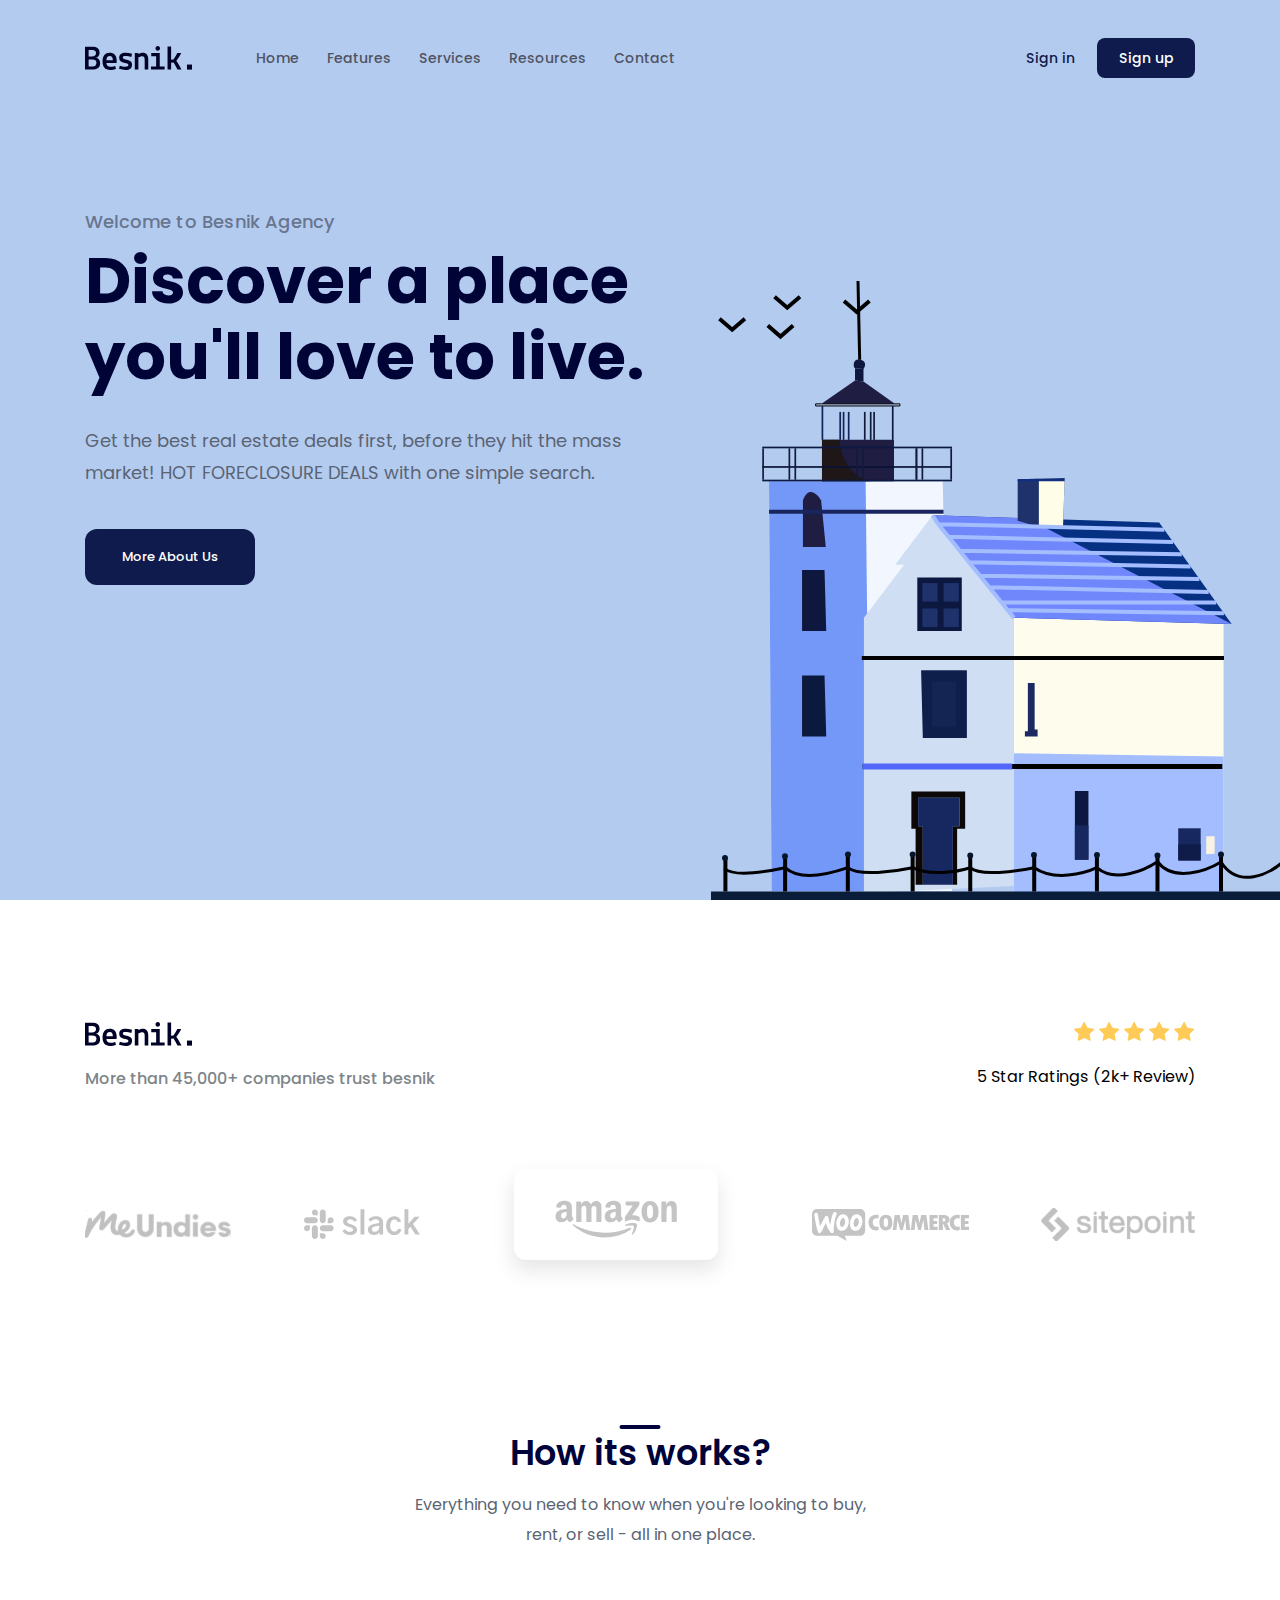
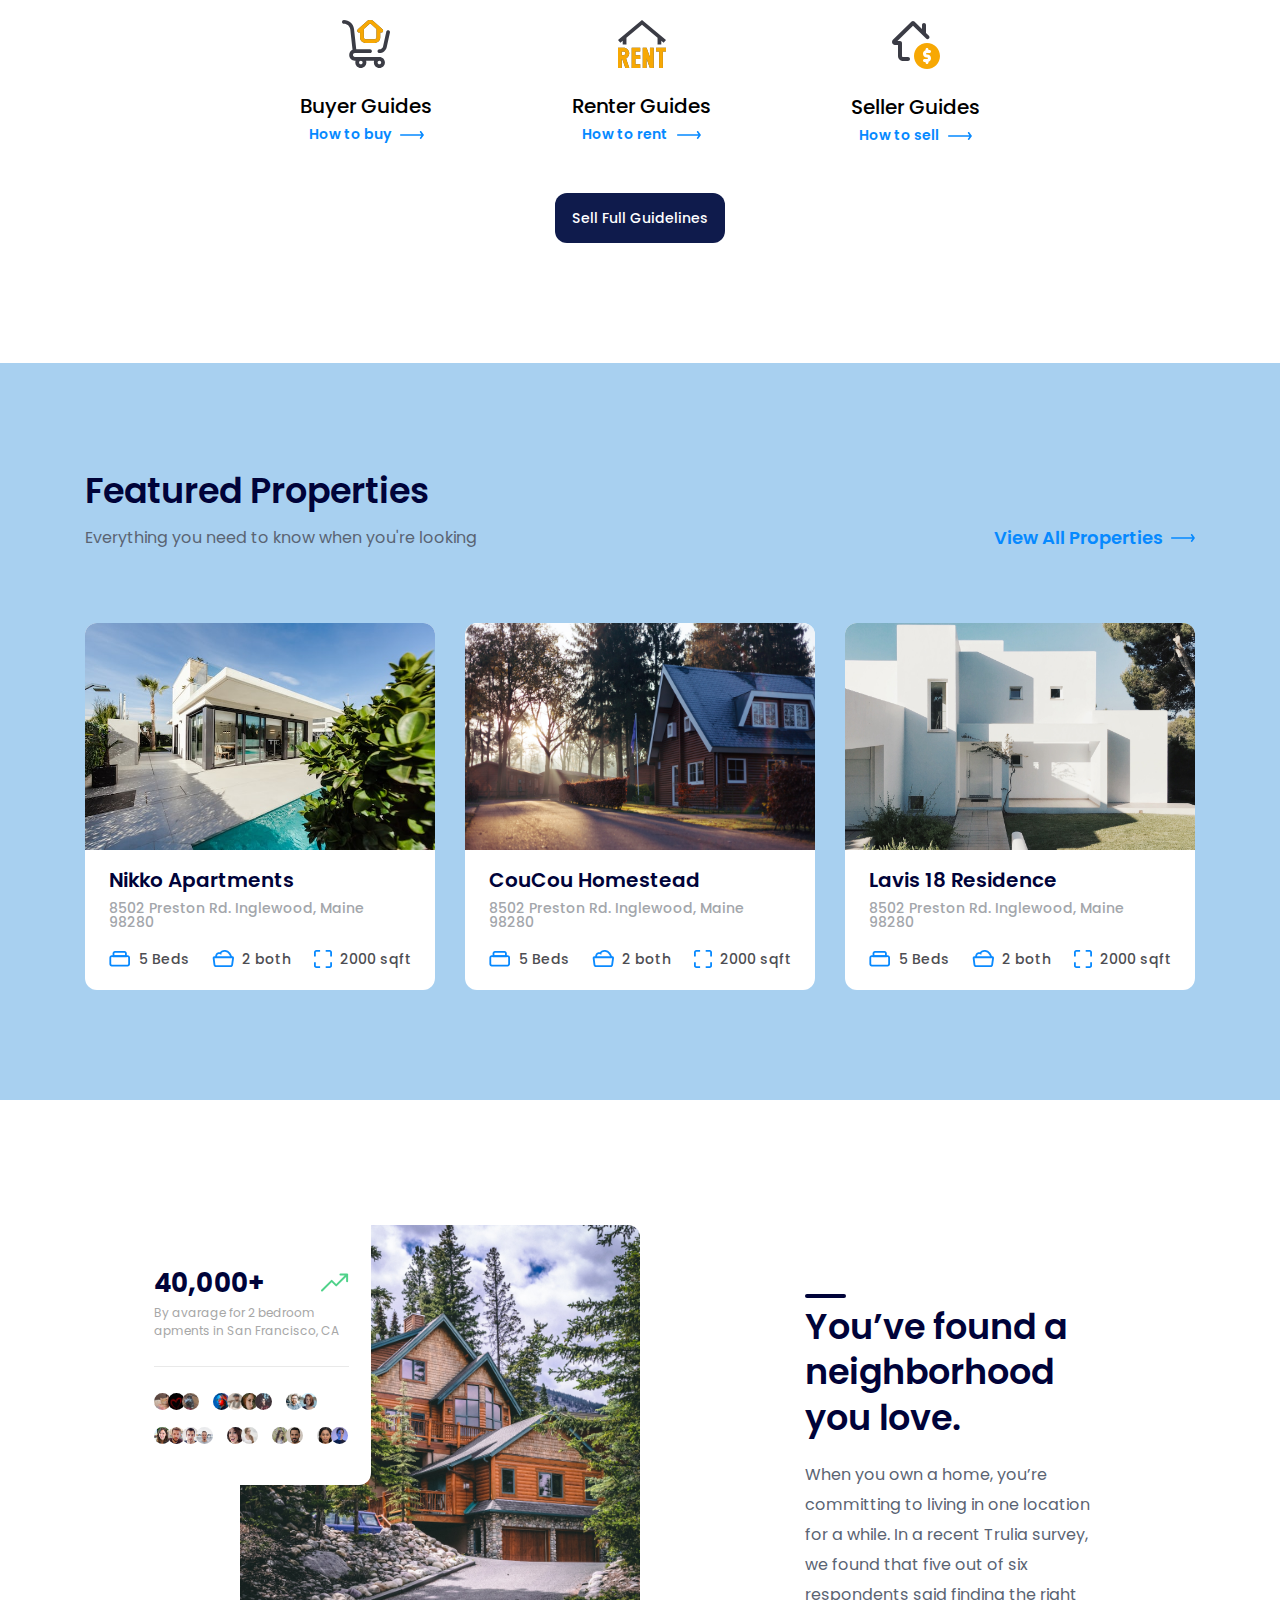
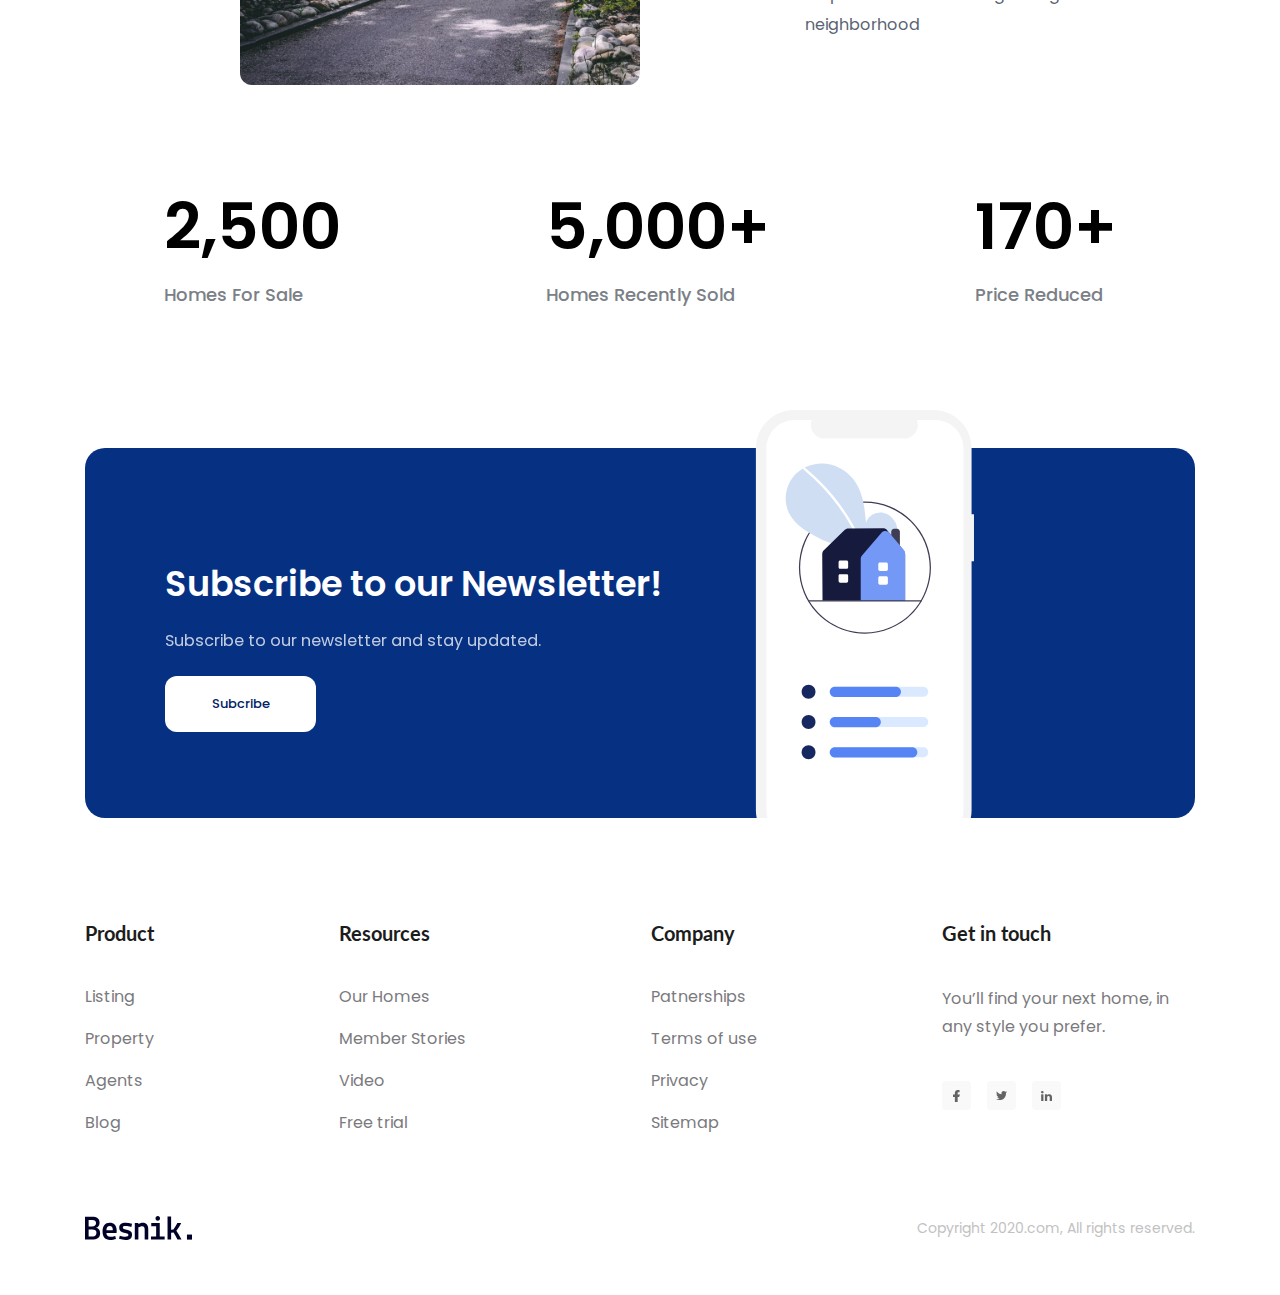
==== index.html @ c4985c43 "first commit" ====
<!DOCTYPE html>
<html lang="en">
    <head>
        <meta charset="UTF-8" />
        <meta http-equiv="X-UA-Compatible" content="IE=edge" />
        <meta name="viewport" content="width=device-width, initial-scale=1.0" />
        <link rel="stylesheet" href="style.css" />
        <title>Minh Project 1</title>
        <!-- Reset CSS -->
        <link rel="stylesheet" href="./assets/css/reset.css" />
        <!-- Import Fonts -->
        <link rel="stylesheet" href="./assets/fonts/stylesheet.css" />
        <link rel="preconnect" href="https://fonts.googleapis.com" />
        <link rel="preconnect" href="https://fonts.gstatic.com" crossorigin />
        <link
            href="https://fonts.googleapis.com/css2?family=Lato:wght@700&display=swap"
            rel="stylesheet"
        />
        <!-- Style -->
        <link rel="stylesheet" href="./assets/css/style.css" />
    </head>
    <body>
        <main>
            <!-- ==============HEADER============== -->
            <header class="header">
                <div class="content">
                    <nav class="navbar">
                        <!-- Logo -->
                        <img src="./assets/img/Logo.svg" alt="Besnick." />

                        <!-- Navigation -->
                        <ul>
                            <li><a href="#!">Home</a></li>
                            <li><a href="#!">Features</a></li>
                            <li><a href="#!">Services</a></li>
                            <li><a href="#!">Resources</a></li>
                            <li><a href="#!">Contact</a></li>
                        </ul>
                        <!-- Action -->
                        <div class="actions">
                            <a href="#!" class="action-link">Sign in</a>
                            <a href="#!" class="btn action-btn">Sign up</a>
                        </div>
                    </nav>

                    <div class="hero">
                        <div class="info">
                            <p class="sub-title">Welcome to Besnik Agency</p>
                            <h1 class="title">
                                Discover a place you'll love to live.
                            </h1>
                            <p class="desc">
                                Get the best real estate deals first, before
                                they hit the mass market! HOT FORECLOSURE DEALS
                                with one simple search.
                            </p>
                            <!-- Call to action = cta -->
                            <a href="" class="btn hero-cta">More About Us</a>
                        </div>

                        <img
                            src="./assets/img/hero-img.svg"
                            alt="Discover a place you'll love to live."
                            class="hero-img"
                        />
                    </div>
                </div>
            </header>
            <!-- =============Clients============== -->
            <div class="clients">
                <div class="content">
                    <div class="row">
                        <!-- Logo -->
                        <img src="./assets/img/Logo.svg" alt="Besnick" />

                        <!-- Starts -->
                        <div class="stars">
                            <img src="./assets/img/star.svg" alt="star" />
                            <img src="./assets/img/star.svg" alt="star" />
                            <img src="./assets/img/star.svg" alt="star" />
                            <img src="./assets/img/star.svg" alt="star" />
                            <img src="./assets/img/star.svg" alt="star" />
                        </div>
                    </div>
                    <div class="row row-desc">
                        <p class="desc">
                            More than 45,000+ companies trust besnik
                        </p>
                        <p calss="desc">5 Star Ratings (2k+ Review)</p>
                    </div>

                    <!-- images -->
                    <div class="images">
                        <img
                            src="./assets/img/logo-meUndies.svg"
                            alt="logo-meUndies"
                        />
                        <img
                            src="./assets/img/logo-slack.svg"
                            alt="logo-slack"
                        />
                        <img
                            src="./assets/img/logo-amazon.svg"
                            alt="logo-amazon"
                        />
                        <img
                            src="./assets/img/logo-wooCommerce.svg"
                            alt="logo-wooCommerce"
                        />
                        <img
                            src="./assets/img/logo-sitePoint.svg"
                            alt="logo-sitePoint"
                        />
                    </div>
                </div>
            </div>
            <!-- =============Guides============== -->
            <div class="guides">
                <div class="content">
                    <h2 class="sub-title">How its works?</h2>
                    <p class="desc">
                        Everything you need to know when you're looking to buy,
                        rent, or sell - all in one place.
                    </p>
                </div>
                <!-- List Guides -->
                <ul class="list-guide">
                    <li class="guide-items">
                        <img
                            src="./assets/img/icon-buyer.svg"
                            alt="icon-buyer"
                            class="icon"
                        />
                        <h3 class="title">Buyer Guides</h3>
                        <a href="#!" class="link">
                            <span>How to buy</span>
                            <img
                                src="./assets/img/arrow-right.svg"
                                alt="arrow-right"
                                class="arrow"
                            />
                        </a>
                    </li>
                    <li class="guide-items">
                        <img
                            src="./assets/img/icon-rent.svg"
                            alt="icon-rent"
                            class="icon"
                        />
                        <h3 class="title">Renter Guides</h3>
                        <a href="#!" class="link">
                            <span>How to rent</span>
                            <img
                                src="./assets/img/arrow-right.svg"
                                alt="arrow-right"
                                class="arrow"
                            />
                        </a>
                    </li>
                    <li class="guide-items">
                        <img
                            src="./assets/img/icon-seller.svg"
                            alt="icon-seller"
                            class="icon"
                        />
                        <h3 class="title">Seller Guides</h3>
                        <a href="#!" class="link">
                            <span>How to sell</span>
                            <img
                                src="./assets/img/arrow-right.svg"
                                alt="arrow-right"
                                class="arrow"
                            />
                        </a>
                    </li>
                </ul>
                <!-- Button in guides -->
                <div class="guides-cta">
                    <a href="#!" class="btn">Sell Full Guidelines</a>
                </div>
            </div>
            <!-- =============Featured============== -->
            <div class="featured">
                <div class="content">
                    <header class="header-featured">
                        <h2 class="sub-title">Featured Properties</h2>
                        <div class="row">
                            <p class="desc">
                                Everything you need to know when you're looking
                            </p>
                            <a href="#!" class="link">
                                <span>View All Properties</span>
                                <img
                                    src="./assets/img/arrow-right.svg"
                                    alt="arrow-right"
                                    class="arrow"
                                />
                            </a>
                        </div>
                    </header>
                    <!-- List-items -->
                    <div class="list">
                        <!-- Items 1 -->
                        <div class="item">
                            <img
                                src="./assets/img/featured-1.jpeg"
                                alt="Nikko Apartments"
                                class="thumb"
                            />
                            <div class="body">
                                <h2 class="title">Nikko Apartments</h2>
                                <p class="desc">
                                    8502 Preston Rd. Inglewood, Maine 98280
                                </p>
                                <div class="info">
                                    <img
                                        src="./assets/img/icon-beds.svg"
                                        alt="icon-beds"
                                        class="icon"
                                    />
                                    <span class="lable">5 Beds</span>
                                    <img
                                        src="./assets/img/icon-both.svg"
                                        alt="icon-both"
                                        class="icon"
                                    />
                                    <span class="lable">2 both</span>
                                    <img
                                        src="./assets/img/icon-sqft.svg"
                                        alt="icon-sqft"
                                        class="icon"
                                    />
                                    <span class="lable">2000 sqft</span>
                                </div>
                            </div>
                        </div>
                        <!-- Items 2 -->
                        <div class="item">
                            <img
                                src="./assets/img/featured-2.jpeg"
                                alt="CouCou Homestead"
                                class="thumb"
                            />
                            <div class="body">
                                <h2 class="title">CouCou Homestead</h2>
                                <p class="desc">
                                    8502 Preston Rd. Inglewood, Maine 98280
                                </p>
                                <div class="info">
                                    <img
                                        src="./assets/img/icon-beds.svg"
                                        alt="icon-beds"
                                        class="icon"
                                    />
                                    <span class="lable">5 Beds</span>
                                    <img
                                        src="./assets/img/icon-both.svg"
                                        alt="icon-both"
                                        class="icon"
                                    />
                                    <span class="lable">2 both</span>
                                    <img
                                        src="./assets/img/icon-sqft.svg"
                                        alt="icon-sqft"
                                        class="icon"
                                    />
                                    <span class="lable">2000 sqft</span>
                                </div>
                            </div>
                        </div>
                        <!-- Items 3 -->
                        <div class="item">
                            <img
                                src="./assets/img/featured-3.jpeg"
                                alt="Lavis 18 Residence"
                                class="thumb"
                            />
                            <div class="body">
                                <h2 class="title">Lavis 18 Residence</h2>
                                <p class="desc">
                                    8502 Preston Rd. Inglewood, Maine 98280
                                </p>
                                <div class="info">
                                    <img
                                        src="./assets/img/icon-beds.svg"
                                        alt="icon-beds"
                                        class="icon"
                                    />
                                    <span class="lable">5 Beds</span>
                                    <img
                                        src="./assets/img/icon-both.svg"
                                        alt="icon-both"
                                        class="icon"
                                    />
                                    <span class="lable">2 both</span>
                                    <img
                                        src="./assets/img/icon-sqft.svg"
                                        alt="icon-sqft"
                                        class="icon"
                                    />
                                    <span class="lable">2000 sqft</span>
                                </div>
                            </div>
                        </div>
                    </div>
                </div>
            </div>
            <!-- ==============Stats============== -->
            <div class="stats">
                <div class="content">
                    <div class="row">
                        <div class="img-block">
                            <img
                                src="./assets/img/stats-img.jpeg"
                                alt="You’ve found a neighborhood you love."
                                class="images"
                            />
                            <!-- Trend -->
                            <div class="stats-trend">
                                <div class="row">
                                    <strong class="value">40,000+</strong>
                                    <img
                                        src="./assets/img/arrow-trend-up.svg"
                                        alt=""
                                        class="icon"
                                    />
                                </div>
                                <p class="desc">
                                    By avarage for 2 bedroom apments in San
                                    Francisco, CA
                                </p>
                                <div class="separate"></div>
                                <!-- avatar in trend -->
                                <div class="avatar-block">
                                    <div class="avatar-group">
                                        <img
                                            src="./assets/img/avt-1.jpeg"
                                            alt=""
                                            class="avatar"
                                        />
                                        <img
                                            src="./assets/img/avt-2-4.jpeg"
                                            alt=""
                                            class="avatar"
                                        />
                                        <img
                                            src="./assets/img/avt-3.jpeg"
                                            alt=""
                                            class="avatar"
                                        />
                                    </div>
                                    <div class="avatar-group">
                                        <img
                                            src="./assets/img/avt-4.jpeg"
                                            alt=""
                                            class="avatar"
                                        />
                                        <img
                                            src="./assets/img/avt-5.jpeg"
                                            alt=""
                                            class="avatar"
                                        />
                                        <img
                                            src="./assets/img/avt-6.jpeg"
                                            alt=""
                                            class="avatar"
                                        />
                                        <img
                                            src="./assets/img/avt-7.jpeg"
                                            alt=""
                                            class="avatar"
                                        />
                                    </div>
                                    <div class="avatar-group">
                                        <img
                                            src="./assets/img/avt-8.jpeg"
                                            alt=""
                                            class="avatar"
                                        />
                                        <img
                                            src="./assets/img/avt-9.jpeg"
                                            alt=""
                                            class="avatar"
                                        />
                                    </div>
                                    <div class="avatar-group">
                                        <img
                                            src="./assets/img/avt-10.jpeg"
                                            alt=""
                                            class="avatar"
                                        />
                                        <img
                                            src="./assets/img/avt-11.jpeg"
                                            alt=""
                                            class="avatar"
                                        />
                                        <img
                                            src="./assets/img/avt-12.jpeg"
                                            alt=""
                                            class="avatar"
                                        />
                                        <img
                                            src="./assets/img/avt-13.jpeg"
                                            alt=""
                                            class="avatar"
                                        />
                                    </div>
                                    <div class="avatar-group">
                                        <img
                                            src="./assets/img/avt-14.jpeg"
                                            alt=""
                                            class="avatar"
                                        />
                                        <img
                                            src="./assets/img/avt-15.jpeg"
                                            alt=""
                                            class="avatar"
                                        />
                                    </div>
                                    <div class="avatar-group">
                                        <img
                                            src="./assets/img/avt-16.jpeg"
                                            alt=""
                                            class="avatar"
                                        />
                                        <img
                                            src="./assets/img/avt-17.jpeg"
                                            alt=""
                                            class="avatar"
                                        />
                                    </div>
                                    <div class="avatar-group">
                                        <img
                                            src="./assets/img/avt-19.jpeg"
                                            alt=""
                                            class="avatar"
                                        />
                                        <img
                                            src="./assets/img/avt-20.jpeg"
                                            alt=""
                                            class="avatar"
                                        />
                                    </div>
                                </div>
                            </div>
                        </div>
                        <div class="info">
                            <h2 class="sub-title">
                                You’ve found a neighborhood you love.
                            </h2>
                            <p class="desc">
                                When you own a home, you’re committing to living
                                in one location for a while. In a recent Trulia
                                survey, we found that five out of six
                                respondents said finding the right neighborhood
                            </p>
                        </div>
                    </div>
                    <div class="row row-quantity">
                        <div class="quantity-items">
                            <strong class="qty">2,500</strong>
                            <p class="qty-desc">Homes For Sale</p>
                        </div>
                        <div class="quantity-items">
                            <strong class="qty">5,000+</strong>
                            <p class="qty-desc">Homes Recently Sold</p>
                        </div>
                        <div class="quantity-items">
                            <strong class="qty">170+</strong>
                            <p class="qty-desc">Price Reduced</p>
                        </div>
                    </div>
                </div>
            </div>
            <!-- ==============Subcription============== -->
            <div class="subcription">
                <div class="content">
                    <div class="body">
                        <div class="info">
                            <h2 class="sub-title">
                                Subscribe to our Newsletter!
                            </h2>
                            <p class="desc">
                                Subscribe to our newsletter and stay updated.
                            </p>
                            <a href="#!" class="btn">Subcribe</a>
                        </div>
                        <img
                            src="./assets/img/home-illustration.svg"
                            alt="Subscribe to our Newsletter!"
                            class="images"
                        />
                    </div>
                </div>
            </div>
            <!-- ==============Footer============== -->
            <footer class="footer">
                <div class="content">
                    <div class="row row-top">
                        <!-- Product -->
                        <div class="column">
                            <h3 class="heading">Product</h3>
                            <ul class="list">
                                <li class="item">
                                    <a href="">Listing</a>
                                </li>
                                <li class="item">
                                    <a href="">Property</a>
                                </li>
                                <li class="item">
                                    <a href="">Agents</a>
                                </li>
                                <li class="item">
                                    <a href="">Blog</a>
                                </li>
                            </ul>
                        </div>
                        <!-- Resources -->
                        <div class="column">
                            <h3 class="heading">Resources</h3>
                            <ul class="list">
                                <li class="item">
                                    <a href="">Our Homes</a>
                                </li>
                                <li class="item">
                                    <a href="">Member Stories</a>
                                </li>
                                <li class="item">
                                    <a href="">Video</a>
                                </li>
                                <li class="item">
                                    <a href="">Free trial</a>
                                </li>
                            </ul>
                        </div>
                        <!-- Company -->
                        <div class="column">
                            <h3 class="heading">Company</h3>
                            <ul class="list">
                                <li class="item">
                                    <a href="">Patnerships</a>
                                </li>
                                <li class="item">
                                    <a href="">Terms of use</a>
                                </li>
                                <li class="item">
                                    <a href="">Privacy</a>
                                </li>
                                <li class="item">
                                    <a href="">Sitemap</a>
                                </li>
                            </ul>
                        </div>
                        <!-- Get in touch -->
                        <div class="column">
                            <h3 class="heading">Get in touch</h3>
                            <p class="desc">
                                You’ll find your next home, in any style you
                                prefer.
                            </p>
                            <div class="social">
                                <a
                                    href="https://www.facebook.com/Minhcao107"
                                    target="_blank"
                                    class="social-link"
                                >
                                    <img
                                        src="./assets/img/icon-facebook.svg"
                                        alt="icon-facebook"
                                        class="icon"
                                    />
                                </a>
                                <a
                                    href="https://www.facebook.com/Minhcao107"
                                    target="_blank"
                                    class="social-link"
                                >
                                    <img
                                        src="./assets/img/icon-twitter.svg"
                                        alt="icon-twitter"
                                        class="icon"
                                    />
                                </a>
                                <a
                                    href="https://www.facebook.com/Minhcao107"
                                    target="_blank"
                                    class="social-link"
                                >
                                    <img
                                        src="./assets/img/icon-linkedin.svg"
                                        alt="icon-linkedin"
                                        class="icon"
                                    />
                                </a>
                            </div>
                        </div>
                    </div>
                    <div class="row row-bottom">
                        <img
                            src="./assets/img/Logo.svg"
                            alt="Besnik."
                            class="logo"
                        />
                        <p class="desc">
                            Copyright 2020.com, All rights reserved.
                        </p>
                    </div>
                </div>
            </footer>
        </main>
    </body>
</html>
---- assets/fonts/stylesheet.css ----
@font-face {
  font-family: "Poppins";
  src: url("Poppins/Poppins-ExtraBold.woff2") format("woff2"),
    url("Poppins/Poppins-ExtraBold.woff") format("woff");
  font-weight: bold;
  font-style: normal;
  font-display: swap;
}

@font-face {
  font-family: "Poppins";
  src: url("Poppins/Poppins-Black.woff2") format("woff2"),
    url("Poppins/Poppins-Black.woff") format("woff");
  font-weight: 900;
  font-style: normal;
  font-display: swap;
}

@font-face {
  font-family: "Poppins";
  src: url("Poppins/Poppins-BoldItalic.woff2") format("woff2"),
    url("Poppins/Poppins-BoldItalic.woff") format("woff");
  font-weight: bold;
  font-style: italic;
  font-display: swap;
}

@font-face {
  font-family: "Poppins";
  src: url("Poppins/Poppins-Bold.woff2") format("woff2"),
    url("Poppins/Poppins-Bold.woff") format("woff");
  font-weight: bold;
  font-style: normal;
  font-display: swap;
}

@font-face {
  font-family: "Poppins";
  src: url("Poppins/Poppins-BlackItalic.woff2") format("woff2"),
    url("Poppins/Poppins-BlackItalic.woff") format("woff");
  font-weight: 900;
  font-style: italic;
  font-display: swap;
}

@font-face {
  font-family: "Poppins";
  src: url("Poppins/Poppins-ExtraLightItalic.woff2") format("woff2"),
    url("Poppins/Poppins-ExtraLightItalic.woff") format("woff");
  font-weight: 200;
  font-style: italic;
  font-display: swap;
}

@font-face {
  font-family: "Poppins";
  src: url("Poppins/Poppins-ExtraBoldItalic.woff2") format("woff2"),
    url("Poppins/Poppins-ExtraBoldItalic.woff") format("woff");
  font-weight: bold;
  font-style: italic;
  font-display: swap;
}

@font-face {
  font-family: "Poppins";
  src: url("Poppins/Poppins-Italic.woff2") format("woff2"),
    url("Poppins/Poppins-Italic.woff") format("woff");
  font-weight: normal;
  font-style: italic;
  font-display: swap;
}

@font-face {
  font-family: "Poppins";
  src: url("Poppins/Poppins-ExtraLight.woff2") format("woff2"),
    url("Poppins/Poppins-ExtraLight.woff") format("woff");
  font-weight: 200;
  font-style: normal;
  font-display: swap;
}

@font-face {
  font-family: "Poppins";
  src: url("Poppins/Poppins-Regular.woff2") format("woff2"),
    url("Poppins/Poppins-Regular.woff") format("woff");
  font-weight: normal;
  font-style: normal;
  font-display: swap;
}

@font-face {
  font-family: "Poppins";
  src: url("Poppins/Poppins-LightItalic.woff2") format("woff2"),
    url("Poppins/Poppins-LightItalic.woff") format("woff");
  font-weight: 300;
  font-style: italic;
  font-display: swap;
}

@font-face {
  font-family: "Poppins";
  src: url("Poppins/Poppins-Medium.woff2") format("woff2"),
    url("Poppins/Poppins-Medium.woff") format("woff");
  font-weight: 500;
  font-style: normal;
  font-display: swap;
}

@font-face {
  font-family: "Poppins";
  src: url("Poppins/Poppins-Light.woff2") format("woff2"),
    url("Poppins/Poppins-Light.woff") format("woff");
  font-weight: 300;
  font-style: normal;
  font-display: swap;
}

@font-face {
  font-family: "Poppins";
  src: url("Poppins/Poppins-MediumItalic.woff2") format("woff2"),
    url("Poppins/Poppins-MediumItalic.woff") format("woff");
  font-weight: 500;
  font-style: italic;
  font-display: swap;
}

@font-face {
  font-family: "Poppins";
  src: url("Poppins/Poppins-SemiBoldItalic.woff2") format("woff2"),
    url("Poppins/Poppins-SemiBoldItalic.woff") format("woff");
  font-weight: 600;
  font-style: italic;
  font-display: swap;
}

@font-face {
  font-family: "Poppins";
  src: url("Poppins/Poppins-ThinItalic.woff2") format("woff2"),
    url("Poppins/Poppins-ThinItalic.woff") format("woff");
  font-weight: 100;
  font-style: italic;
  font-display: swap;
}

@font-face {
  font-family: "Poppins";
  src: url("Poppins/Poppins-SemiBold.woff2") format("woff2"),
    url("Poppins/Poppins-SemiBold.woff") format("woff");
  font-weight: 600;
  font-style: normal;
  font-display: swap;
}

@font-face {
  font-family: "Poppins";
  src: url("Poppins/Poppins-Thin.woff2") format("woff2"),
    url("Poppins/Poppins-Thin.woff") format("woff");
  font-weight: 100;
  font-style: normal;
  font-display: swap;
}
---- assets/css/style.css ----
* {
    box-sizing: border-box;
}

:root {
    --primary-color: #0f1b4c;
}

html {
    font-size: 62.5%;
}

body {
    font-size: 1.6rem;
    font-family: "Poppins", sans-serif;
}
/* =================Common================== */
.content {
    width: 1110px;
    max-width: calc(100% - 48px);
    margin-left: auto;
    margin-right: auto;
}

a {
    text-decoration: none;
}

.btn {
    display: inline-block;
    min-width: 98px;
    padding: 18px 16px;
    background: var(--primary-color);
    border-radius: 12px;
    font-style: normal;
    font-weight: 500;
    font-size: 14px;
    text-align: center;
    color: #ffffff;
}

.btn:hover {
    opacity: 0.9;
}
/* ====================Header====================== */

.header {
    position: relative;
    background: rgb(180, 203, 240);
    height: 100vh;
}

.navbar {
    display: flex;
    align-items: center;
    padding-top: 38px;
}

.navbar ul {
    display: flex;
    margin-left: 50px;
}

.navbar .actions {
    margin-left: auto;
}

.navbar ul a {
    font-style: normal;
    font-weight: 500;
    font-size: 1.4rem;
    color: #4f5361;
    padding: 8px 14px;
    /* background-color: gainsboro; */
}

.navbar .action-link {
    font-style: normal;
    font-weight: 500;
    font-size: 14px;
    color: var(--primary-color);
}

.action-btn {
    padding: 13px 16px;
    margin-left: 18px;
    border-radius: 8px;
}

.navbar ul a:hover {
    text-decoration: underline;
}

.hero {
    margin-top: 130px;
}

.hero .info .sub-title {
    font-weight: 500;
    font-size: 1.8rem;
    line-height: 1.5;
    letter-spacing: 0.01em;
    color: #687690;
}

.hero .info .title {
    margin-top: 8px;
    width: 51%;
    font-weight: 700;
    font-size: 6.4rem;
    line-height: 1.19;
    color: #000336;
}

.hero .info .desc {
    width: 50%;
    margin-top: 30px;
    font-weight: 400;
    font-size: 18px;
    line-height: 1.78;
    color: #5a6473;
}

.hero .info .hero-cta {
    min-width: 170px;
    margin-top: 40px;
    font-weight: 500;
    font-size: 1.3rem;
    line-height: 20px;
    text-align: center;
    color: #ffffff;
}

.hero-img {
    position: absolute;
    right: calc(((100vw - 1110px) / 2) - 100px);
    bottom: 0;
}

/* ====================Clients====================== */

.clients {
    margin-top: 79px;
    padding: 43px 0 12px;
}

.clients .row {
    display: flex;
    justify-content: space-between;
}

.clients .desc {
    font-weight: 500;
    font-size: 1.6rem;
    line-height: 1.25;
    color: #7d8589;
}

.clients .row-desc {
    margin-top: 23px;
}

.clients .images {
    margin-top: 70px;
    display: flex;
    justify-content: space-between;
    align-items: center;
}

/* ====================Guides====================== */

.guides {
    margin-top: 40px;
    padding: 93px 0 79px;
}

.guides .sub-title {
    position: relative;
    font-weight: 600;
    font-size: 3.5rem;
    line-height: 1;
    text-align: center;
    color: #000339;
}

.guides .sub-title::before {
    content: "";
    position: absolute;
    display: inline-block;
    top: -10px;
    left: 50%;
    transform: translateX(-50%);
    width: 41px;
    height: 4px;
    background: #000339;
    border-radius: 12px;
}

.guides .desc {
    width: 459px;
    max-width: 100%;
    margin: 20px auto 0;
    font-weight: 400;
    font-size: 1.6;
    line-height: 1.88;
    text-align: center;
    color: #5a6473;
}

.list-guide {
    display: flex;
    justify-content: center;
    margin-top: 70px;
}

.list-guide .guide-items {
    margin: 0 70px;
    text-align: center;
}

.list-guide .title {
    margin-top: 24px;
    font-weight: 500;
    font-size: 2rem;
    line-height: 1.1;
}

.list-guide .link {
    display: inline-block;
    margin-top: 10px;
    font-weight: 600;
    font-size: 14px;
    color: #0689ff;
}

.list-guide .guide-items .arrow {
    margin-left: 6px;
}

.guides-cta {
    display: flex;
    justify-content: center;
    margin-top: 50px;
}

.guides-cta .btn {
    min-width: 170px;
}

/* ====================Featured====================== */

.featured {
    margin-top: 41px;
    padding: 110px 0;
    background: #a8d0f0;
}

.featured .sub-title {
    font-weight: 600;
    font-size: 3.5rem;
    line-height: 1;
    color: #000339;
}

.featured .row .desc {
    font-weight: 400;
    font-size: 1.6rem;
    line-height: 1.88;
    color: #5a6473;
}

.featured .link {
    display: flex;
    align-items: center;
    font-weight: 600;
    font-size: 1.8rem;
    color: #0689ff;
}

.featured .row {
    display: flex;
    justify-content: space-between;
    align-items: center;
    margin-top: 15px;
}

.featured .row .arrow {
    margin-left: 8px;
}

.featured .list {
    display: flex;
    margin-top: 70px;
    width: 100%;
    gap: 30px;
}

.featured .list .item {
    flex: 1;
    background: #ffffff;
    border-radius: 12px;
}

.featured .list .item .thumb {
    width: 100%;
    height: 227px;
    object-fit: cover;
    border-top-right-radius: 12px;
    border-top-left-radius: 12px;
}

.featured .body {
    padding: 17px 24px 22px;
}

.featured .item .title {
    font-weight: 600;
    font-size: 2rem;
    line-height: 1;
    color: #000339;
}

.featured .item .desc {
    margin-top: 11px;
    font-weight: 500;
    font-size: 1.4rem;
    color: #a3a6ab;
}

.featured .item .info {
    display: flex;
    margin-top: 21px;
    align-items: center;
}

.featured .item .lable {
    margin-left: 8px;
    font-weight: 500;
    font-size: 1.4rem;
    letter-spacing: 0.01em;
    color: #4d4d52;
}

.featured .info .icon {
    margin-left: 23px;
}

.featured .info .icon:first-child {
    margin-left: 0;
}

/* ====================Stats====================== */

.stats {
    margin-top: 75px;
    padding: 50px 0;
}

.stats .row {
    display: flex;
}

.stats .content {
    width: 1017px;
}

.stats .img-block {
    position: relative;
    width: 50%;
}

.stats .info {
    width: 50%;
    padding: 79px 0px 0px 165px;
}

.stats .img-block .images {
    display: block;
    width: 400px;
    height: 460px;
    object-fit: cover;
    border-radius: 12px;
    margin-left: auto;
}

.stats .info .sub-title {
    position: relative;
    width: 269px;
    font-weight: 600;
    font-size: 3.5rem;
    line-height: 1.29;
    color: #000339;
}

.stats .info .sub-title::before {
    position: absolute;
    top: -10px;
    left: 0;
    content: "";
    display: block;
    width: 41px;
    height: 4px;
    background: #000339;
    border-radius: 12px;
}

.stats .info .desc {
    margin-top: 20px;
    width: 309px;
    font-weight: 400;
    font-size: 1.6rem;
    line-height: 1.88;
    color: #5a6473;
}

.stats-trend {
    position: absolute;
    background-color: #ffffff;
    top: 0;
    left: 0;
    width: 239px;
    padding: 45px 22px 41px;
    border-radius: 0px 0px 12px 12px;
}

.stats-trend .icon {
    margin-left: auto;
}

.stats-trend .value {
    font-weight: 700;
    font-size: 2.6rem;
    line-height: 1;
    letter-spacing: 0.01em;
    color: #000339;
}

.stats-trend .desc {
    margin-top: 8px;
    font-weight: 400;
    font-size: 1.2rem;
    line-height: 1.5;
    color: #a7a7a7;
}

.stats-trend .separate {
    margin-top: 26px;
    height: 1.2px;
    background: #e9e9e9;
}

.stats-trend .avatar-block {
    margin-top: 26px;
    display: flex;
    flex-wrap: wrap;
    gap: 17px 14px;
}

.stats-trend .avatar-group {
    display: flex;
}

.stats-trend .avatar {
    width: 17px;
    height: 17px;
    object-fit: cover;
    border-radius: 50%;
}

.stats-trend .avatar:not(:first-child) {
    margin-left: -3px;
}

.stats .row-quantity {
    display: flex;
    justify-content: space-between;
    margin-top: 110px;
}

.stats .quantity-items {
    padding: 0 32px;
}

.stats .row-quantity .qty {
    font-weight: 600;
    font-size: 64px;
    color: #000000;
}

.stats .row-quantity .qty-desc {
    margin-top: 22px;
    font-weight: 500;
    font-size: 1.8rem;
    line-height: 27px;
    color: #7b8087;
}

/* ====================Subcription====================== */

.subcription .body {
    margin-top: 90px;
    position: relative;
    display: flex;
    height: 370px;
    background: #063183;
    border-radius: 20px;
}

.subcription .info {
    width: 510px;
    max-width: 510px;
    margin: 110px 60px 110px 80px;
}

.subcription .info .sub-title {
    font-weight: 600;
    font-size: 3.5rem;
    line-height: 1.5;
    color: #ffffff;
}

.subcription .info .desc {
    margin-top: 15px;
    font-weight: 400;
    font-size: 1.6rem;
    line-height: 1.88;
    color: #ffffff;
    opacity: 0.75;
}

.subcription .info .btn {
    margin-top: 20px;
    background-color: #fff;
    min-width: 151px;
    font-weight: 500;
    font-size: 1.3rem;
    line-height: 20px;
    color: #002366;
}

.subcription .body .images {
    position: absolute;
    bottom: 0;
    left: 670px;
}

/* ====================Footer====================== */

.footer {
    margin-top: 55px;
    padding: 50px 0 55px;
}

.footer .row-top {
    display: flex;
    gap: 185px;
}

.footer .row-top .heading {
    font-family: "Lato", sans-serif;
    font-weight: 700;
    font-size: 2rem;
    color: #1c1c1d;
}

.footer .list,
.footer .row-top .desc {
    margin-top: 42px;
}

.footer .row-top .desc {
    font-weight: 400;
    font-size: 1.6rem;
    line-height: 1.75;
    color: #7a7a7e;
}

.footer .row-top .item {
    margin-top: 18px;
    white-space: nowrap;
}

.footer .row-top .item a {
    font-weight: 400;
    font-size: 1.6rem;
    line-height: 24px;
    color: #7a7a7e;
}

.footer .social {
    display: flex;
    margin-top: 40px;
    gap: 16px;
}

.footer .social-link {
    display: flex;
    justify-content: center;
    align-items: center;
    background: #f9f9f9;
    width: 29px;
    height: 29px;
    border-radius: 4px;
}

.footer .row-bottom {
    display: flex;
    align-items: center;
    justify-content: space-between;
    margin-top: 81px;
}

.footer .row-bottom .desc {
    font-weight: 400;
    font-size: 1.4rem;
    line-height: 21px;
    color: #c2c2c2;
}
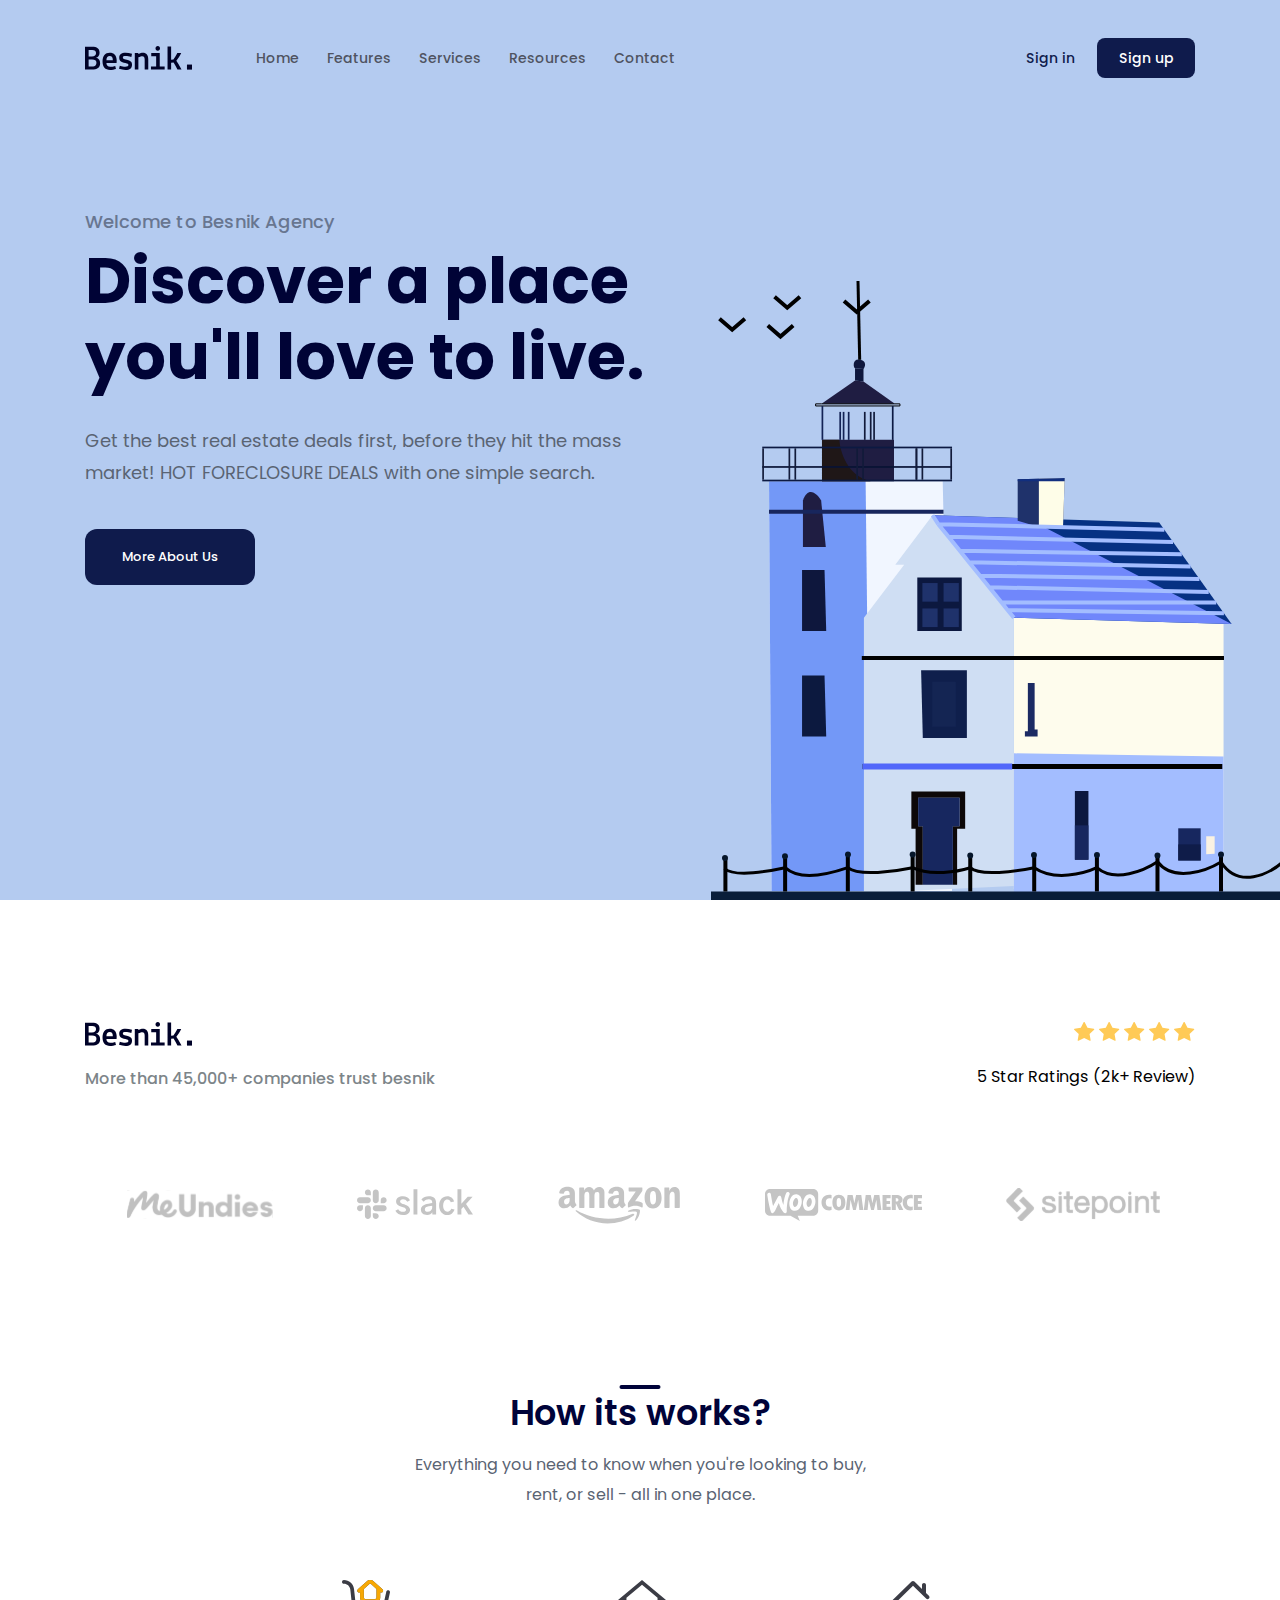
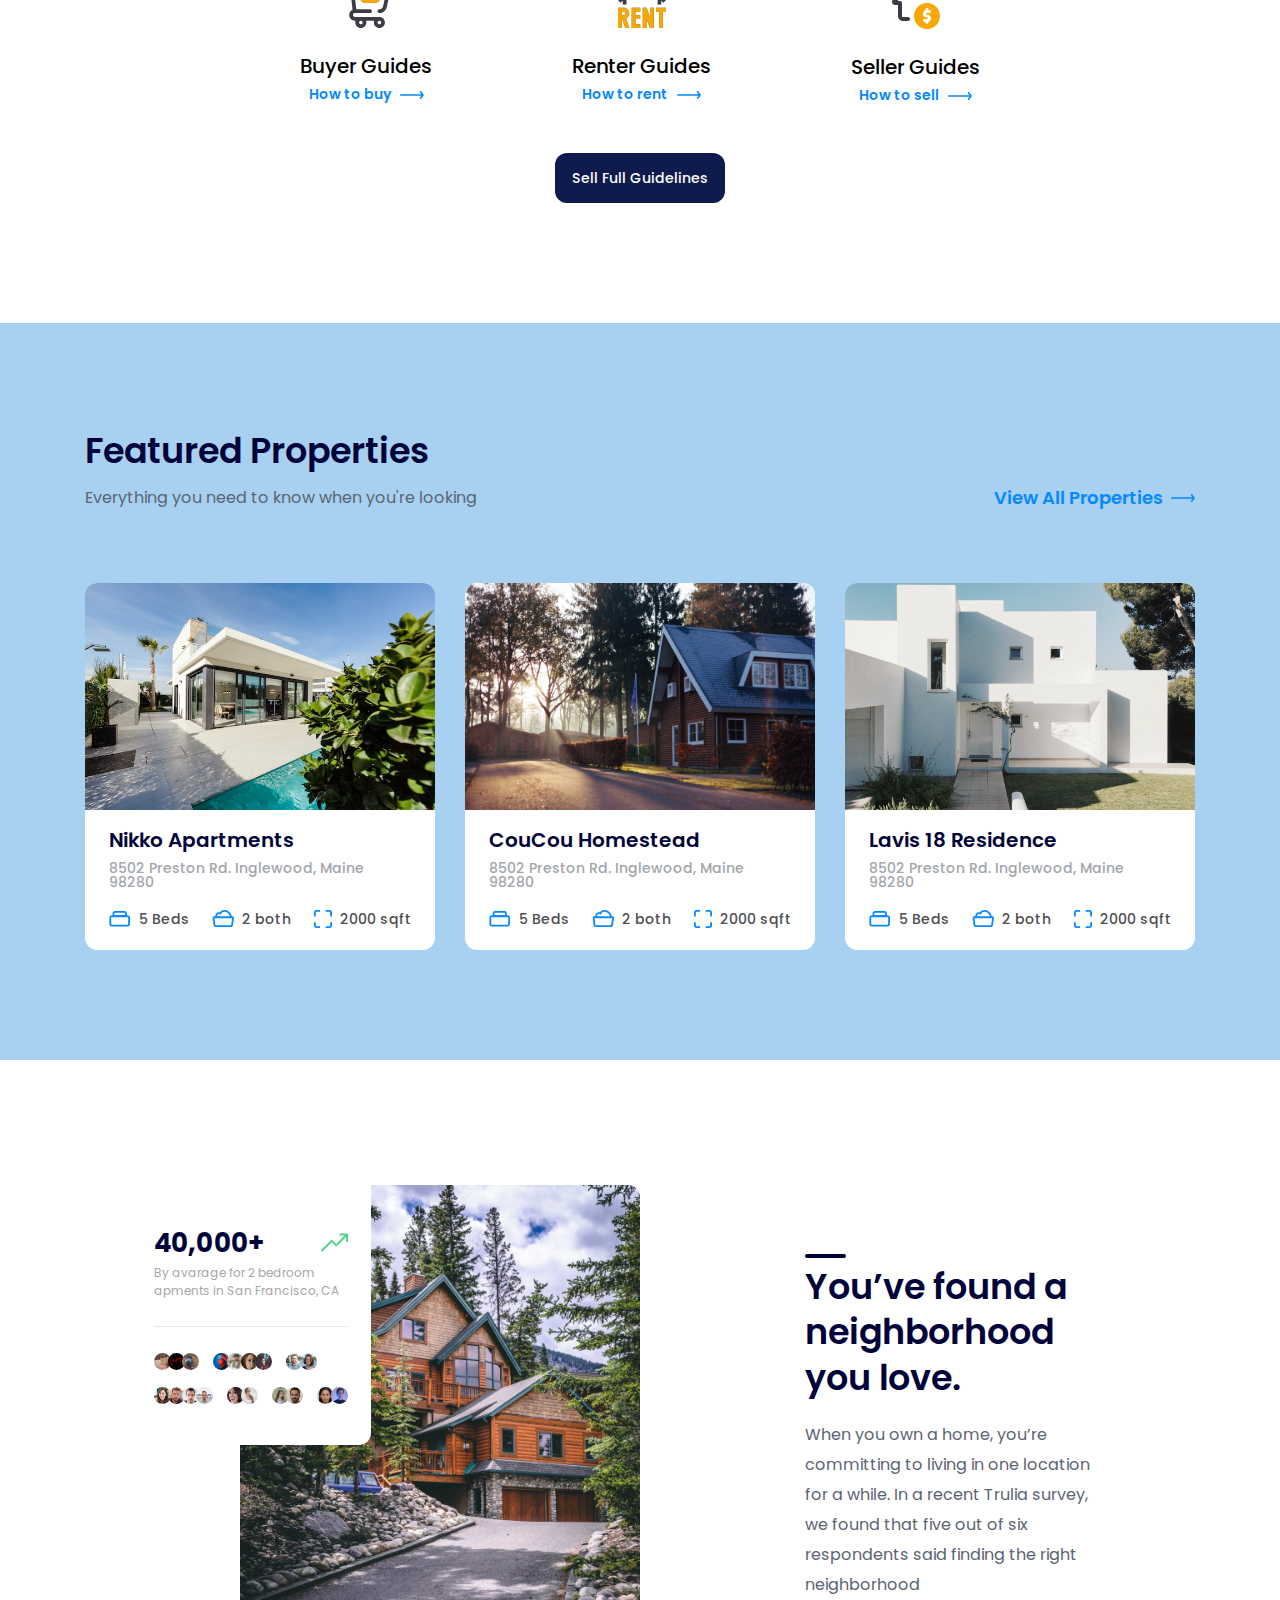
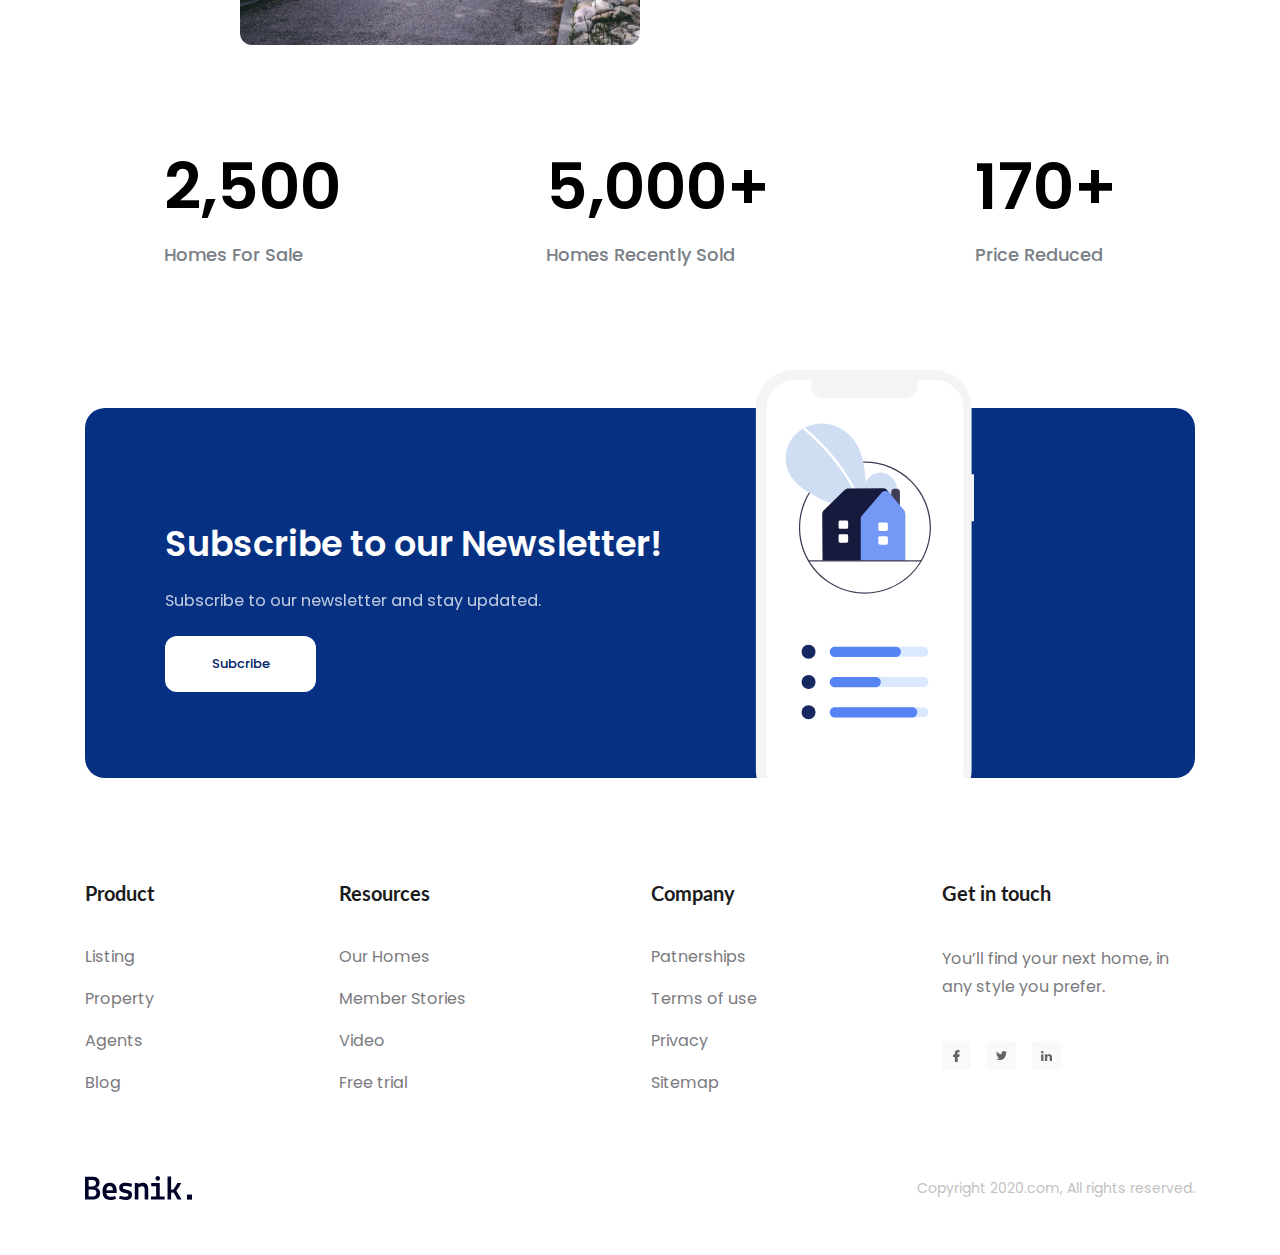
==== commit 714ab1d2: "Fix bug phần Client" ====
--- a/index.html
+++ b/index.html
@@ -91,26 +91,36 @@
 
                     <!-- images -->
                     <div class="images">
-                        <img
-                            src="./assets/img/logo-meUndies.svg"
-                            alt="logo-meUndies"
-                        />
-                        <img
-                            src="./assets/img/logo-slack.svg"
-                            alt="logo-slack"
-                        />
-                        <img
-                            src="./assets/img/logo-amazon.svg"
-                            alt="logo-amazon"
-                        />
-                        <img
-                            src="./assets/img/logo-wooCommerce.svg"
-                            alt="logo-wooCommerce"
-                        />
-                        <img
-                            src="./assets/img/logo-sitePoint.svg"
-                            alt="logo-sitePoint"
-                        />
+                        <a href="#!"
+                            ><img
+                                src="./assets/img/logo-meUndies.svg"
+                                alt="logo-meUndies"
+                            />
+                        </a>
+                        <a href="#!"
+                            ><img
+                                src="./assets/img/logo-slack.svg"
+                                alt="logo-slack"
+                            />
+                        </a>
+                        <a href="#!"
+                            ><img
+                                src="./assets/img/logo-amazon-2.svg"
+                                alt="logo-amazon"
+                            />
+                        </a>
+                        <a href="#!"
+                            ><img
+                                src="./assets/img/logo-wooCommerce.svg"
+                                alt="logo-wooCommerce"
+                            />
+                        </a>
+                        <a href="#!"
+                            ><img
+                                src="./assets/img/logo-sitePoint.svg"
+                                alt="logo-sitePoint"
+                            />
+                        </a>
                     </div>
                 </div>
             </div>
--- a/assets/css/style.css
+++ b/assets/css/style.css
@@ -161,10 +161,24 @@
 }
 
 .clients .images {
+    display: flex;
+    align-items: center;
+    justify-content: space-between;
     margin-top: 70px;
-    display: flex;
-    justify-content: space-between;
-    align-items: center;
+}
+
+.clients .images a {
+    display: flex;
+    align-items: center;
+    justify-content: center;
+    height: 91px;
+    padding: 0 42px;
+    background-color: #ffffff;
+    border-radius: 12px;
+}
+
+.clients .images a:hover {
+    box-shadow: 0px 10px 20px rgba(0, 0, 0, 0.1);
 }
 
 /* ====================Guides====================== */
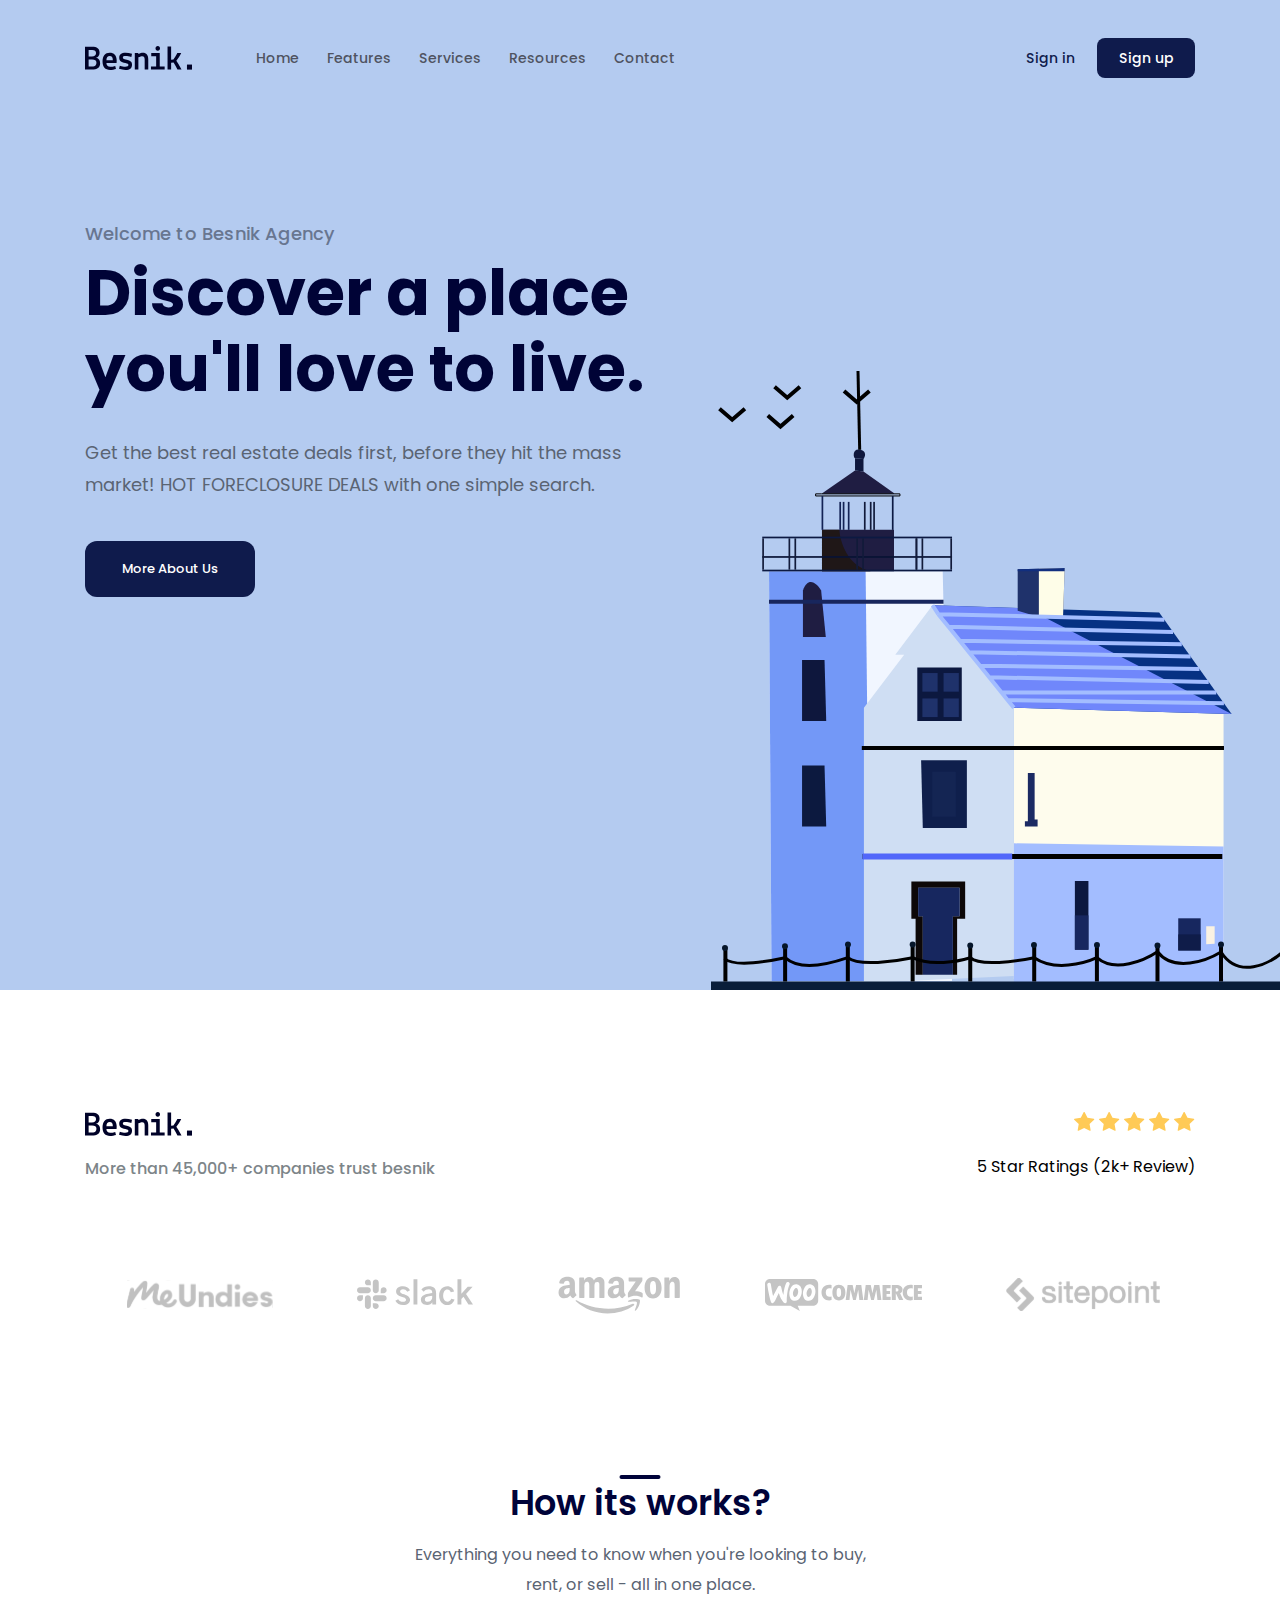
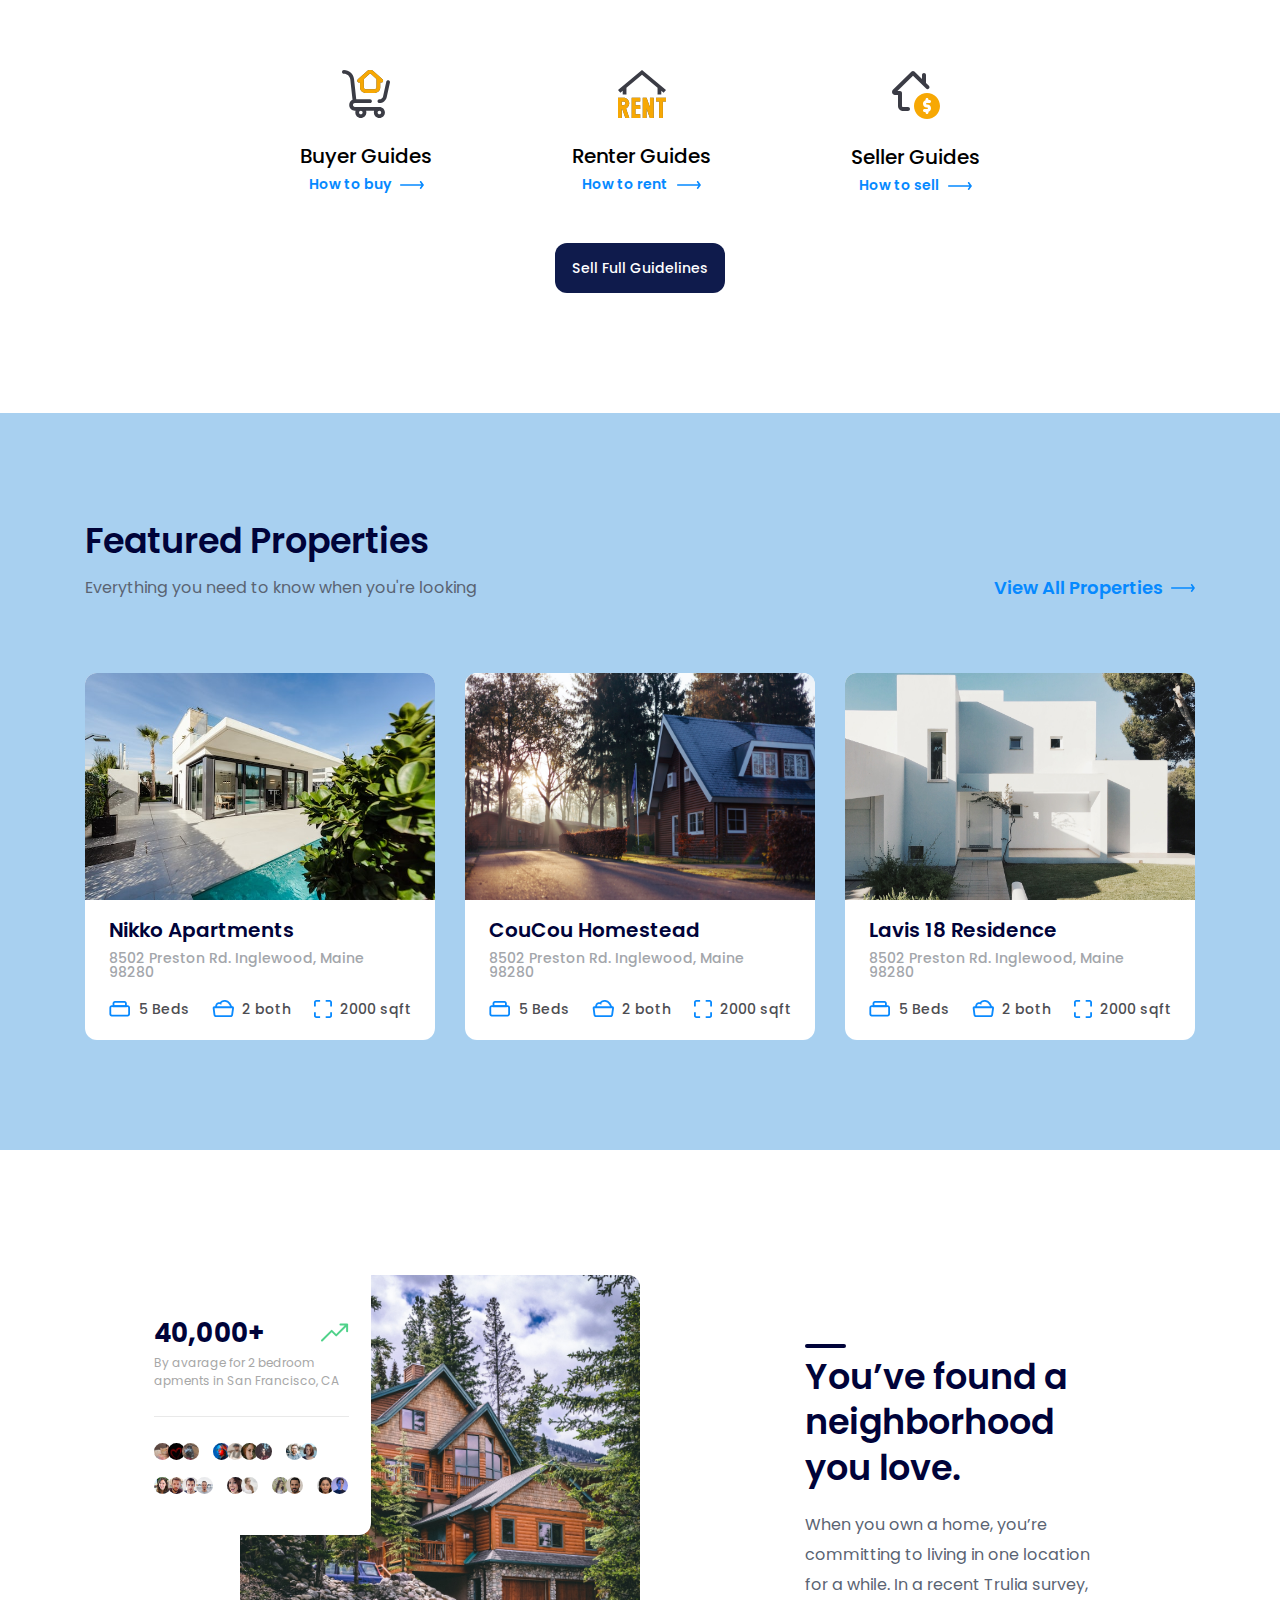
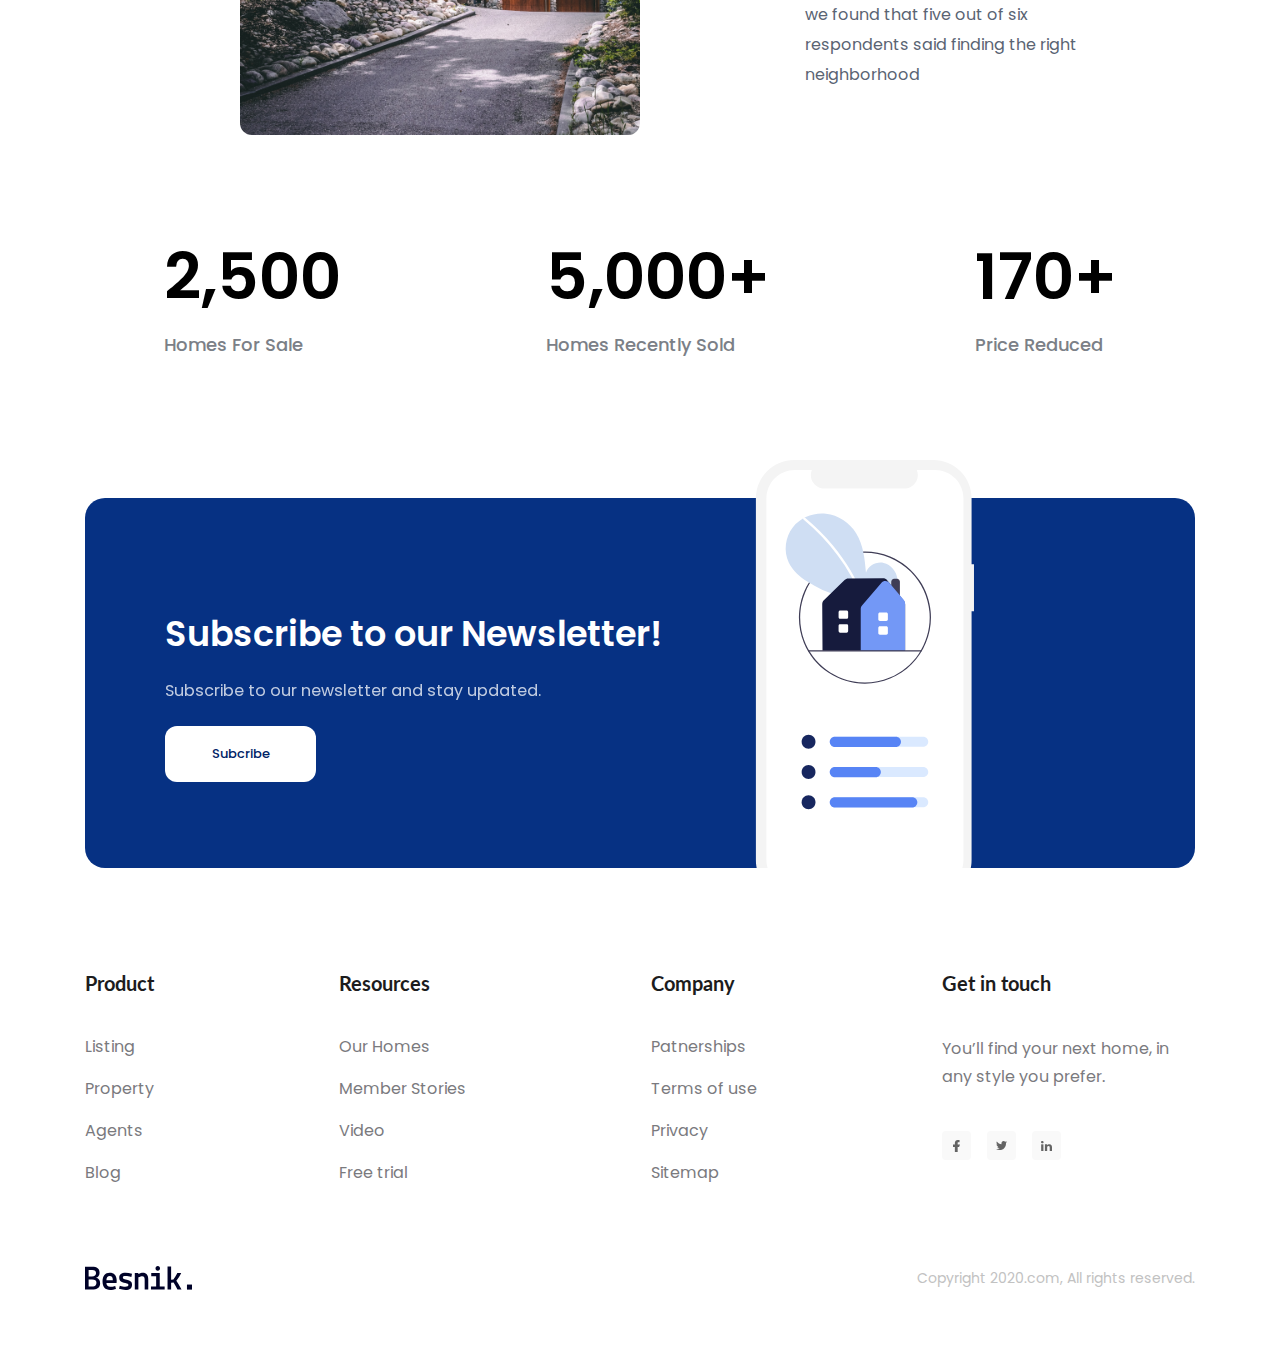
==== commit 3992de2c: "Neo Header" ====
--- a/index.html
+++ b/index.html
@@ -22,7 +22,7 @@
     <body>
         <main>
             <!-- ==============HEADER============== -->
-            <header class="header">
+            <header class="fixed-header">
                 <div class="content">
                     <nav class="navbar">
                         <!-- Logo -->
@@ -42,7 +42,11 @@
                             <a href="#!" class="btn action-btn">Sign up</a>
                         </div>
                     </nav>
-
+                </div>
+            </header>
+            <!-- ==============Hero============== -->
+            <div class="hero-wrap">
+                <div class="content">
                     <div class="hero">
                         <div class="info">
                             <p class="sub-title">Welcome to Besnik Agency</p>
@@ -65,7 +69,7 @@
                         />
                     </div>
                 </div>
-            </header>
+            </div>
             <!-- =============Clients============== -->
             <div class="clients">
                 <div class="content">
--- a/assets/css/style.css
+++ b/assets/css/style.css
@@ -43,8 +43,17 @@
     opacity: 0.9;
 }
 /* ====================Header====================== */
-
-.header {
+.fixed-header {
+    background: rgb(180, 203, 240);
+    padding-top: 26px;
+    position: sticky;
+    top: -26px;
+    z-index: 1;
+}
+
+.hero-wrap {
+    display: flex;
+    flex-direction: column;
     position: relative;
     background: rgb(180, 203, 240);
     height: 100vh;
@@ -53,7 +62,8 @@
 .navbar {
     display: flex;
     align-items: center;
-    padding-top: 38px;
+    /* padding-top: 38px; */
+    padding: 12px 0;
 }
 
 .navbar ul {
@@ -617,6 +627,10 @@
     border-radius: 4px;
 }
 
+.footer .social-link:hover {
+    background: #ebebeb;
+}
+
 .footer .row-bottom {
     display: flex;
     align-items: center;
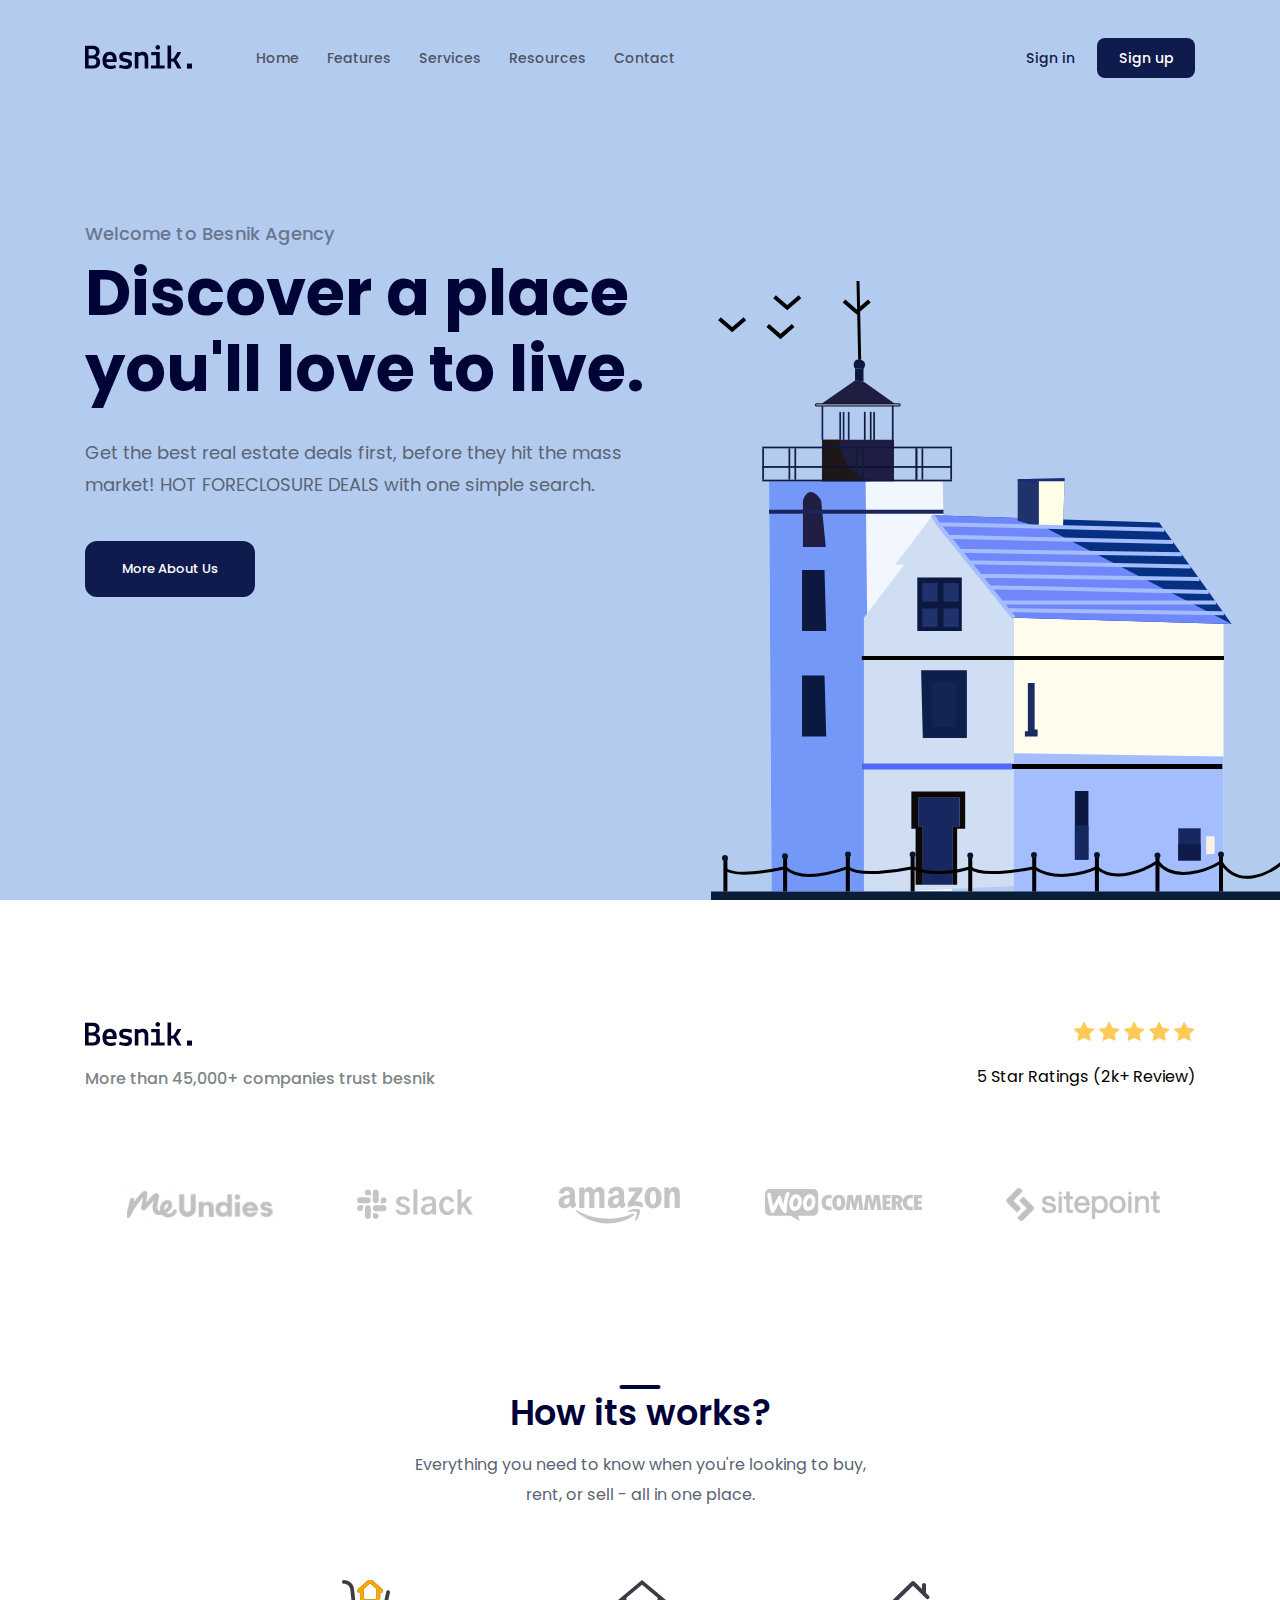
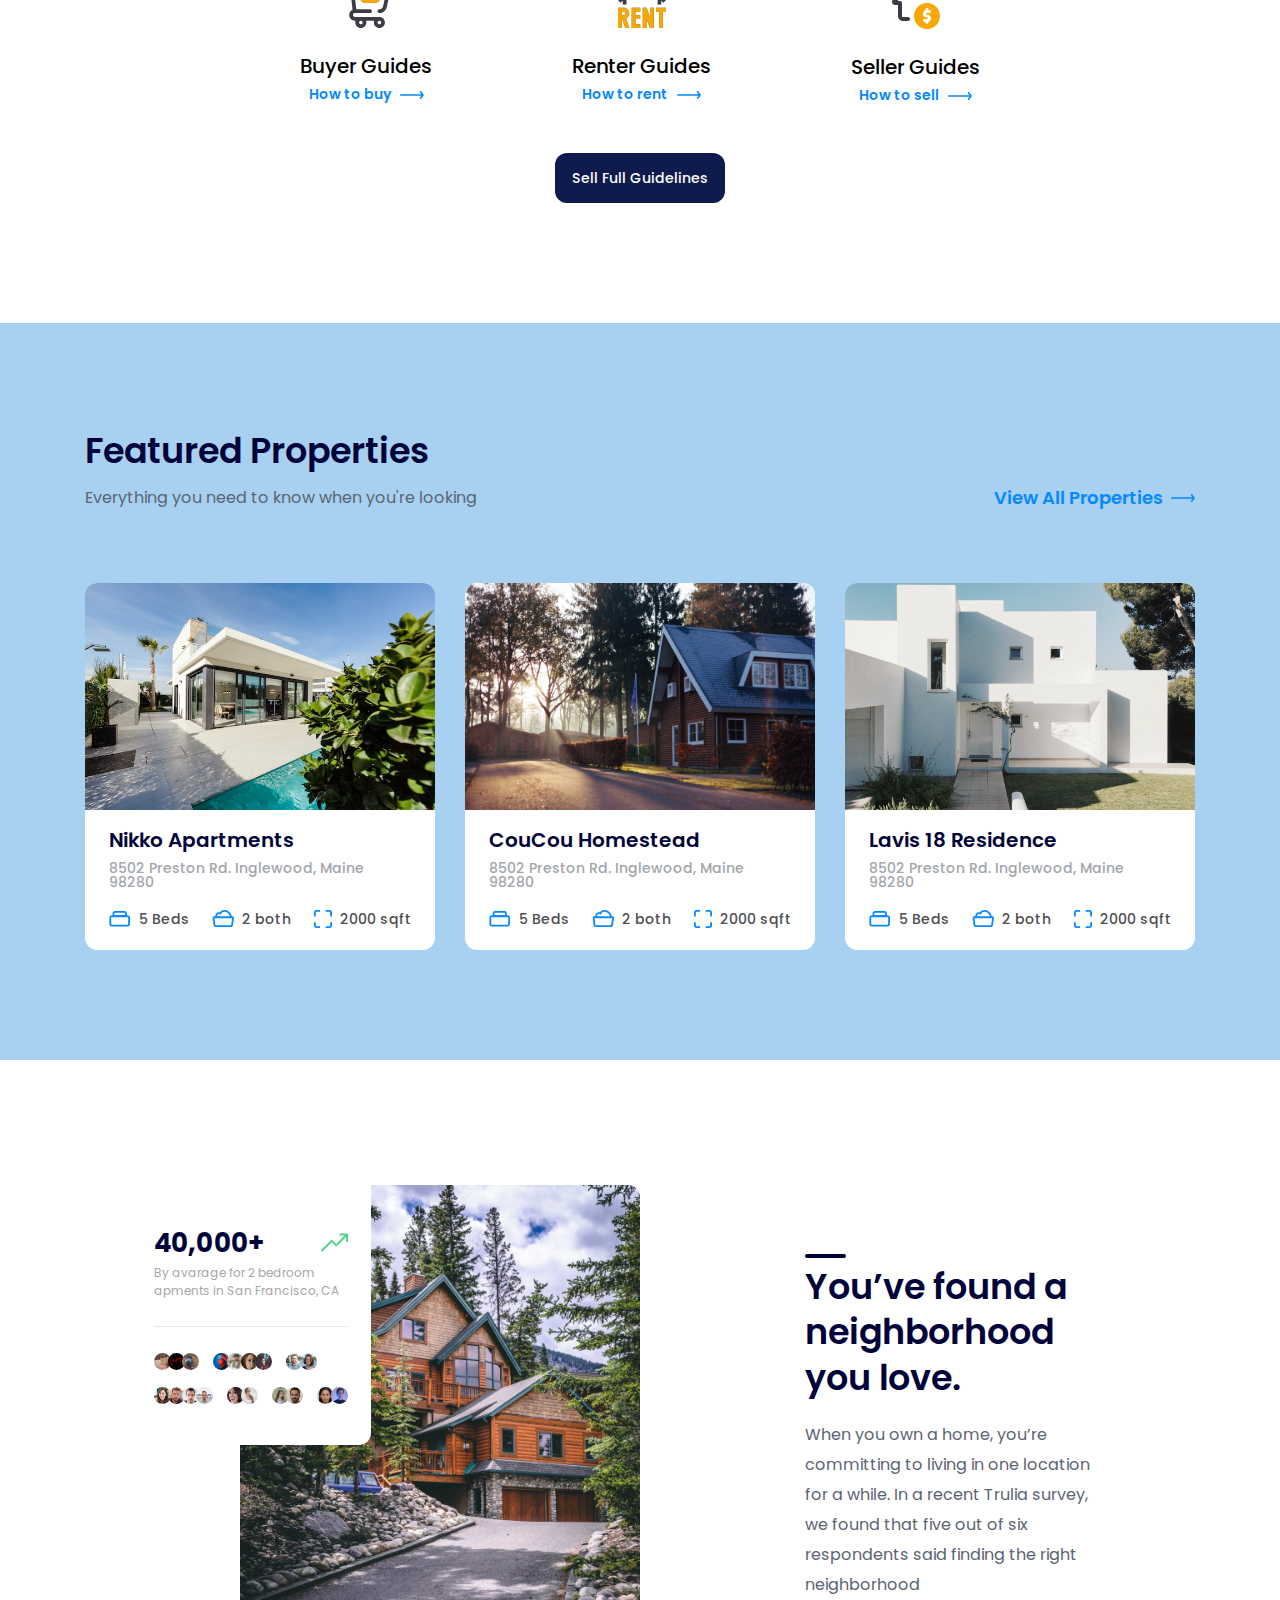
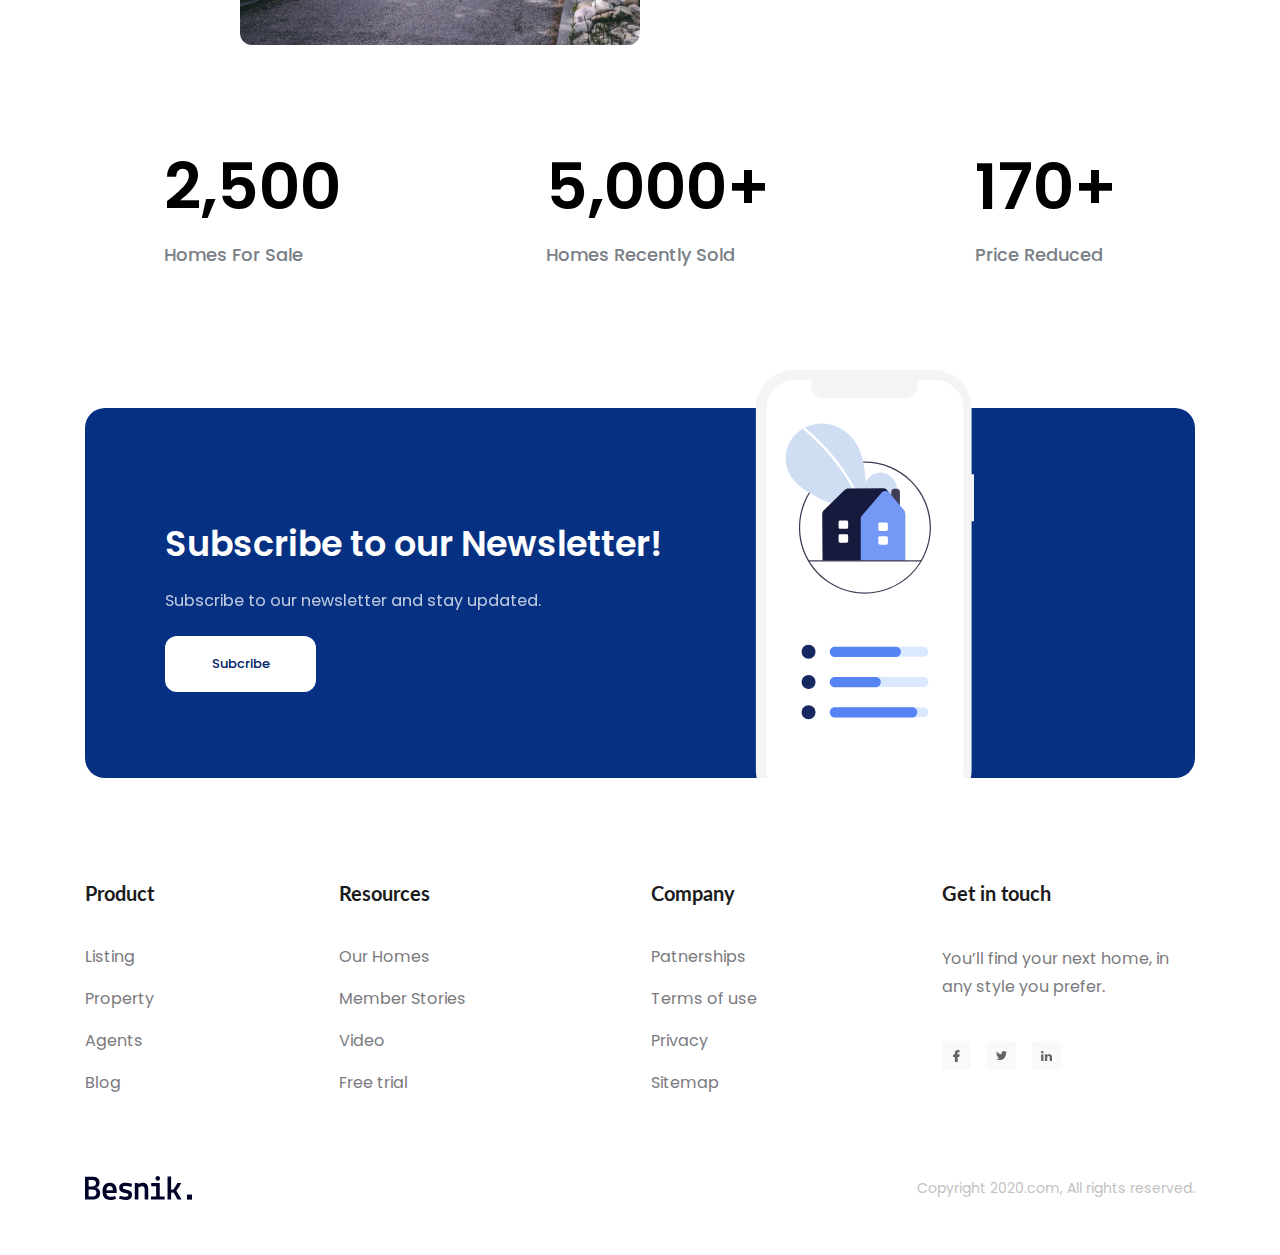
==== commit b40ada21: "Fix bug phần logo và ngôi nhà" ====
--- a/index.html
+++ b/index.html
@@ -26,8 +26,9 @@
                 <div class="content">
                     <nav class="navbar">
                         <!-- Logo -->
-                        <img src="./assets/img/Logo.svg" alt="Besnick." />
-
+                        <a href="#!">
+                            <img src="./assets/img/Logo.svg" alt="Besnick." />
+                        </a>
                         <!-- Navigation -->
                         <ul>
                             <li><a href="#!">Home</a></li>
--- a/assets/css/style.css
+++ b/assets/css/style.css
@@ -56,7 +56,7 @@
     flex-direction: column;
     position: relative;
     background: rgb(180, 203, 240);
-    height: 100vh;
+    height: calc(100vh - 90px);
 }
 
 .navbar {
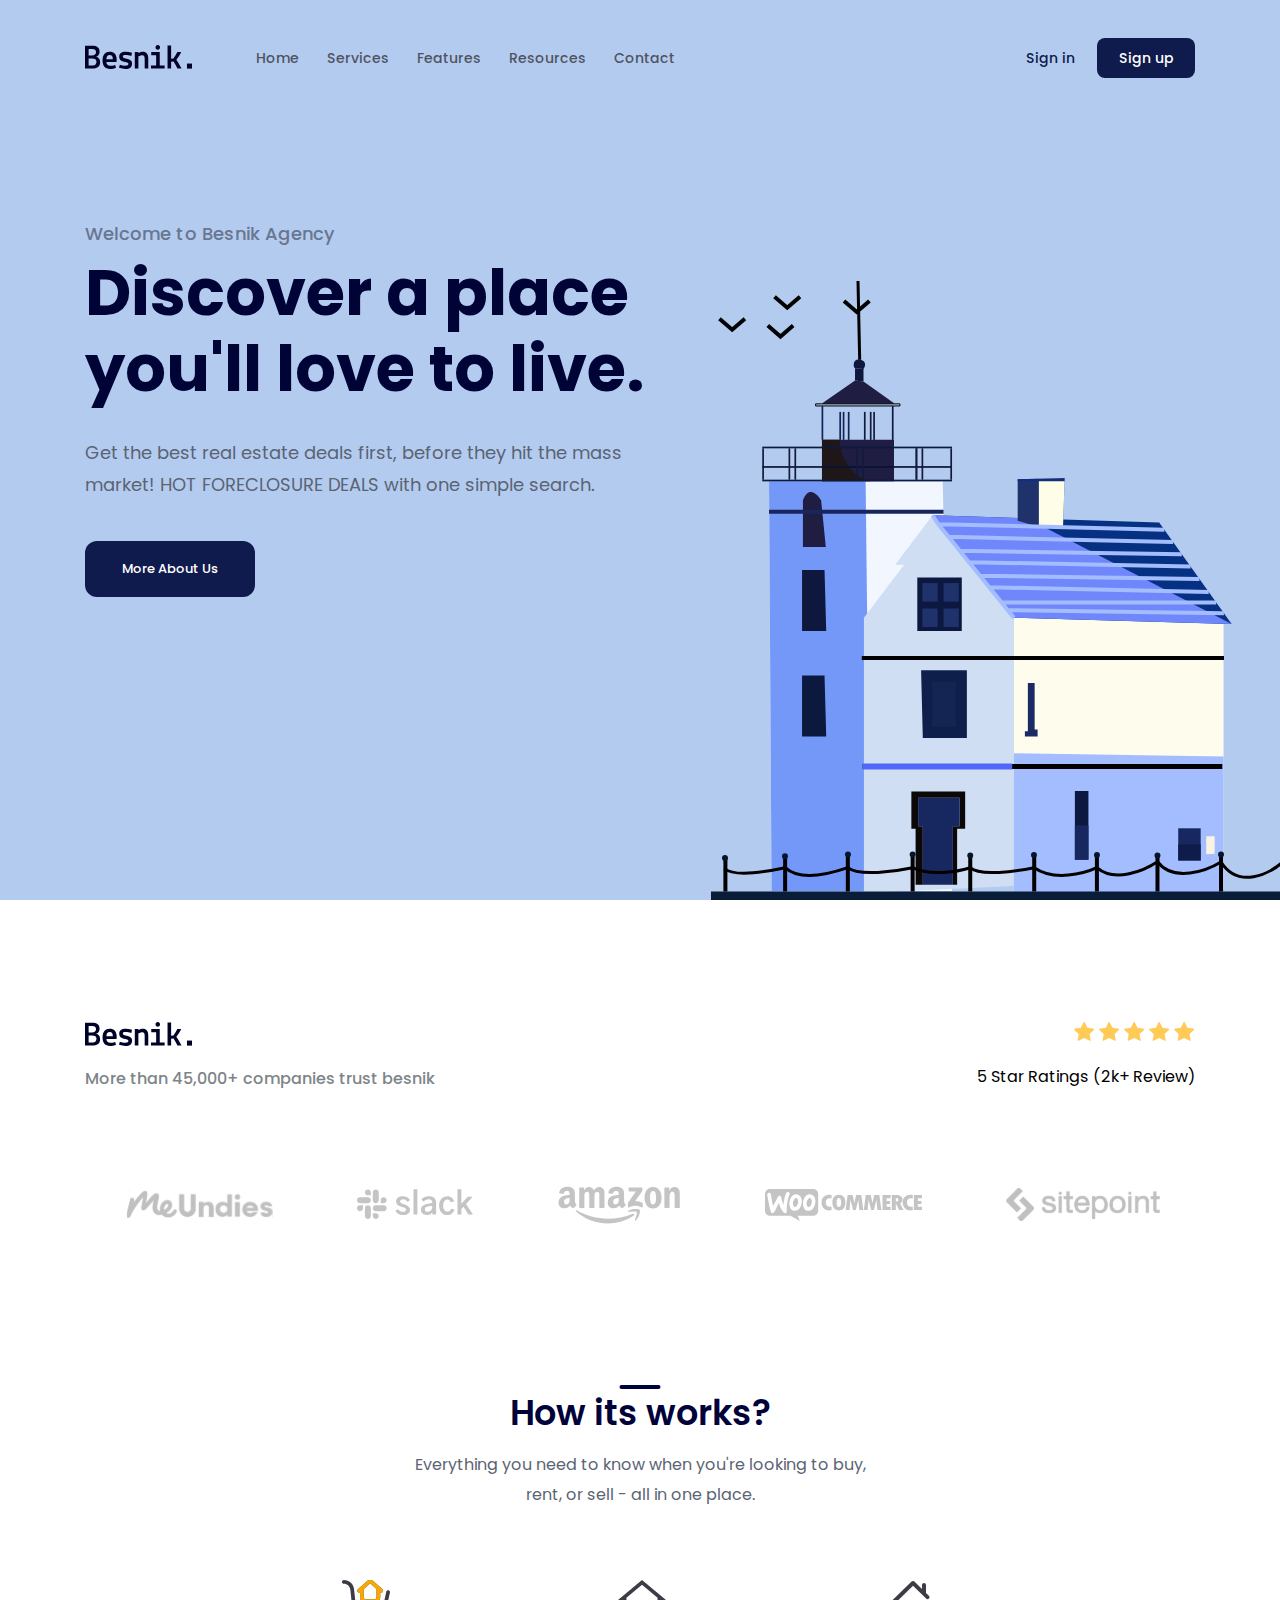
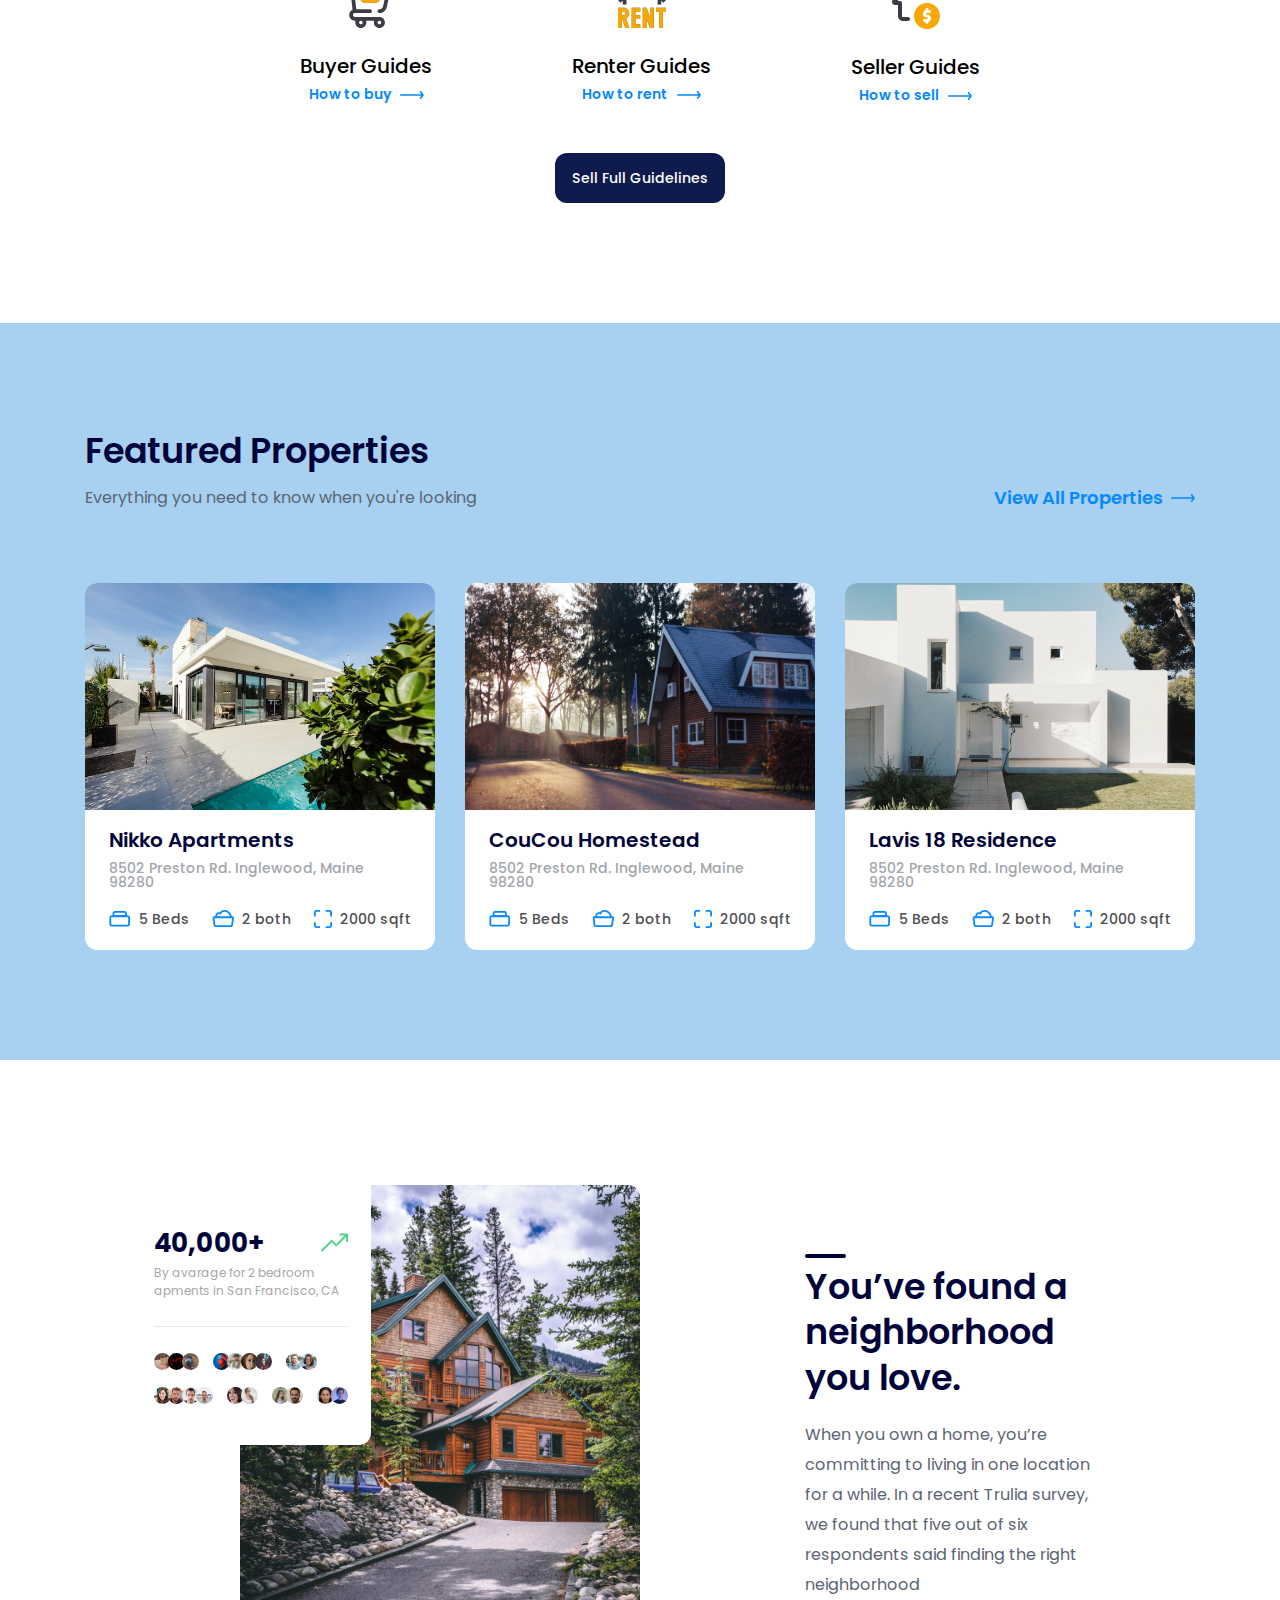
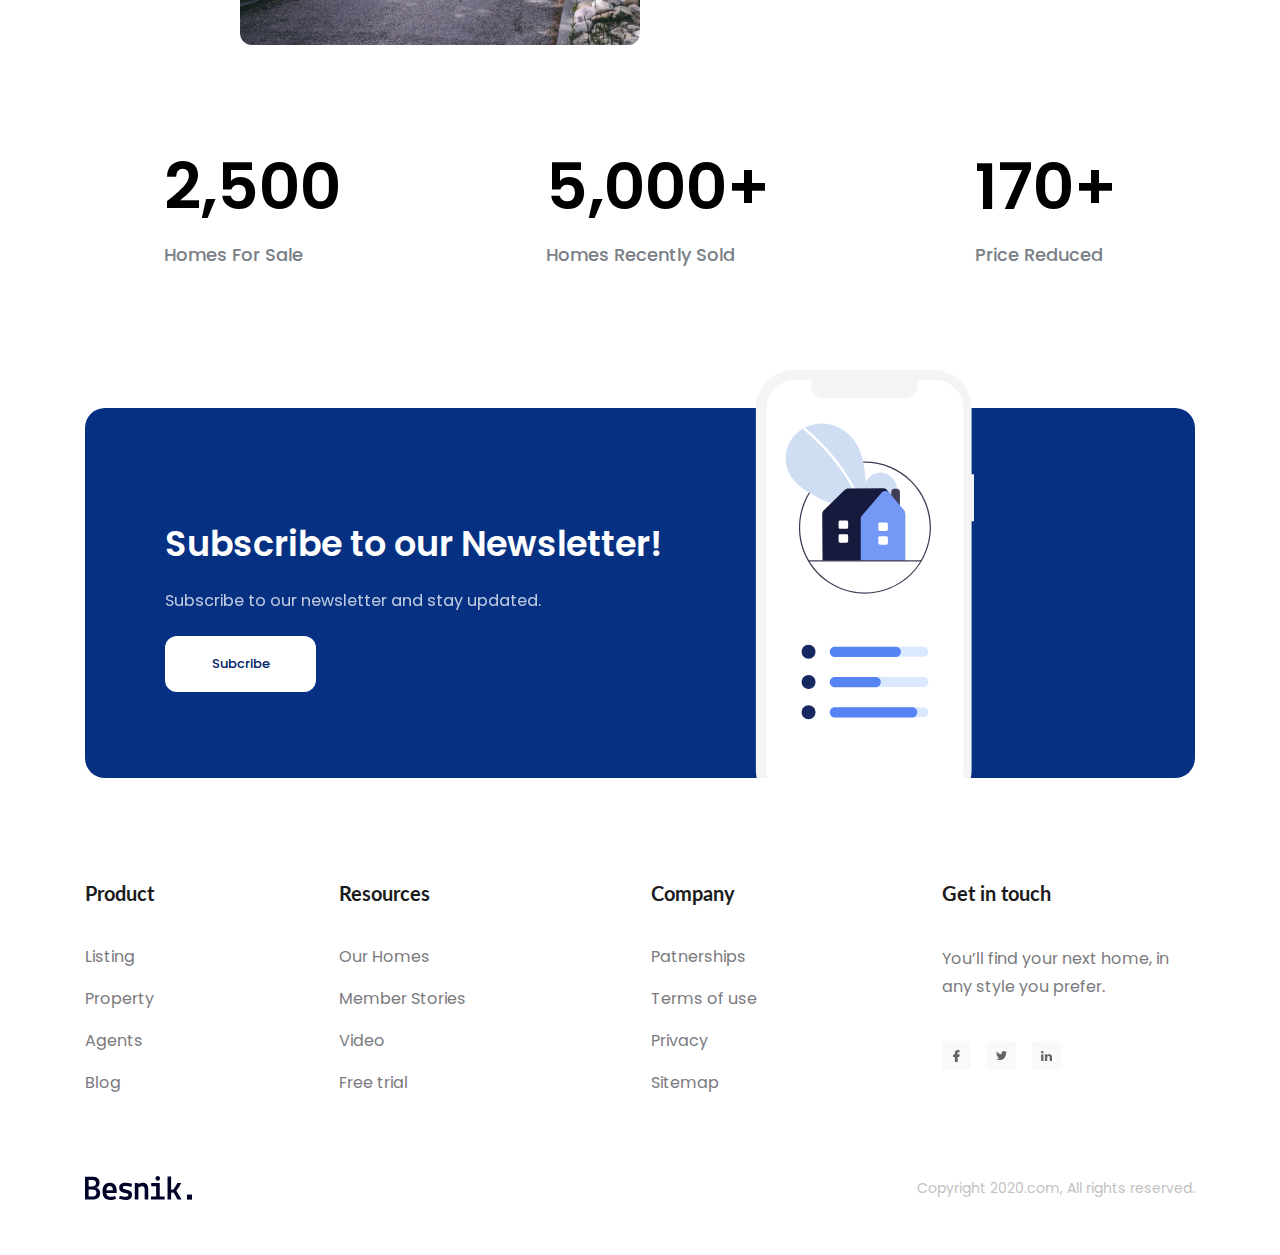
==== commit 9c7447e8: "fix bug phần Navbar và thêm scroll" ====
--- a/index.html
+++ b/index.html
@@ -20,22 +20,22 @@
         <link rel="stylesheet" href="./assets/css/style.css" />
     </head>
     <body>
-        <main>
+        <main id="home">
             <!-- ==============HEADER============== -->
             <header class="fixed-header">
                 <div class="content">
                     <nav class="navbar">
                         <!-- Logo -->
-                        <a href="#!">
+                        <a href="#home">
                             <img src="./assets/img/Logo.svg" alt="Besnick." />
                         </a>
                         <!-- Navigation -->
                         <ul>
-                            <li><a href="#!">Home</a></li>
-                            <li><a href="#!">Features</a></li>
-                            <li><a href="#!">Services</a></li>
-                            <li><a href="#!">Resources</a></li>
-                            <li><a href="#!">Contact</a></li>
+                            <li><a href="#home">Home</a></li>
+                            <li><a href="#services">Services</a></li>
+                            <li><a href="#features">Features</a></li>
+                            <li><a href="#resources">Resources</a></li>
+                            <li><a href="#contact">Contact</a></li>
                         </ul>
                         <!-- Action -->
                         <div class="actions">
@@ -130,7 +130,7 @@
                 </div>
             </div>
             <!-- =============Guides============== -->
-            <div class="guides">
+            <div id="services" class="guides">
                 <div class="content">
                     <h2 class="sub-title">How its works?</h2>
                     <p class="desc">
@@ -195,7 +195,7 @@
                 </div>
             </div>
             <!-- =============Featured============== -->
-            <div class="featured">
+            <div id="features" class="featured">
                 <div class="content">
                     <header class="header-featured">
                         <h2 class="sub-title">Featured Properties</h2>
@@ -321,7 +321,7 @@
                 </div>
             </div>
             <!-- ==============Stats============== -->
-            <div class="stats">
+            <div id="resources" class="stats">
                 <div class="content">
                     <div class="row">
                         <div class="img-block">
@@ -488,7 +488,7 @@
                 </div>
             </div>
             <!-- ==============Subcription============== -->
-            <div class="subcription">
+            <div id="contact" class="subcription">
                 <div class="content">
                     <div class="body">
                         <div class="info">
--- a/assets/css/style.css
+++ b/assets/css/style.css
@@ -4,6 +4,10 @@
 
 :root {
     --primary-color: #0f1b4c;
+}
+html,
+body {
+    scroll-behavior: smooth;
 }
 
 html {
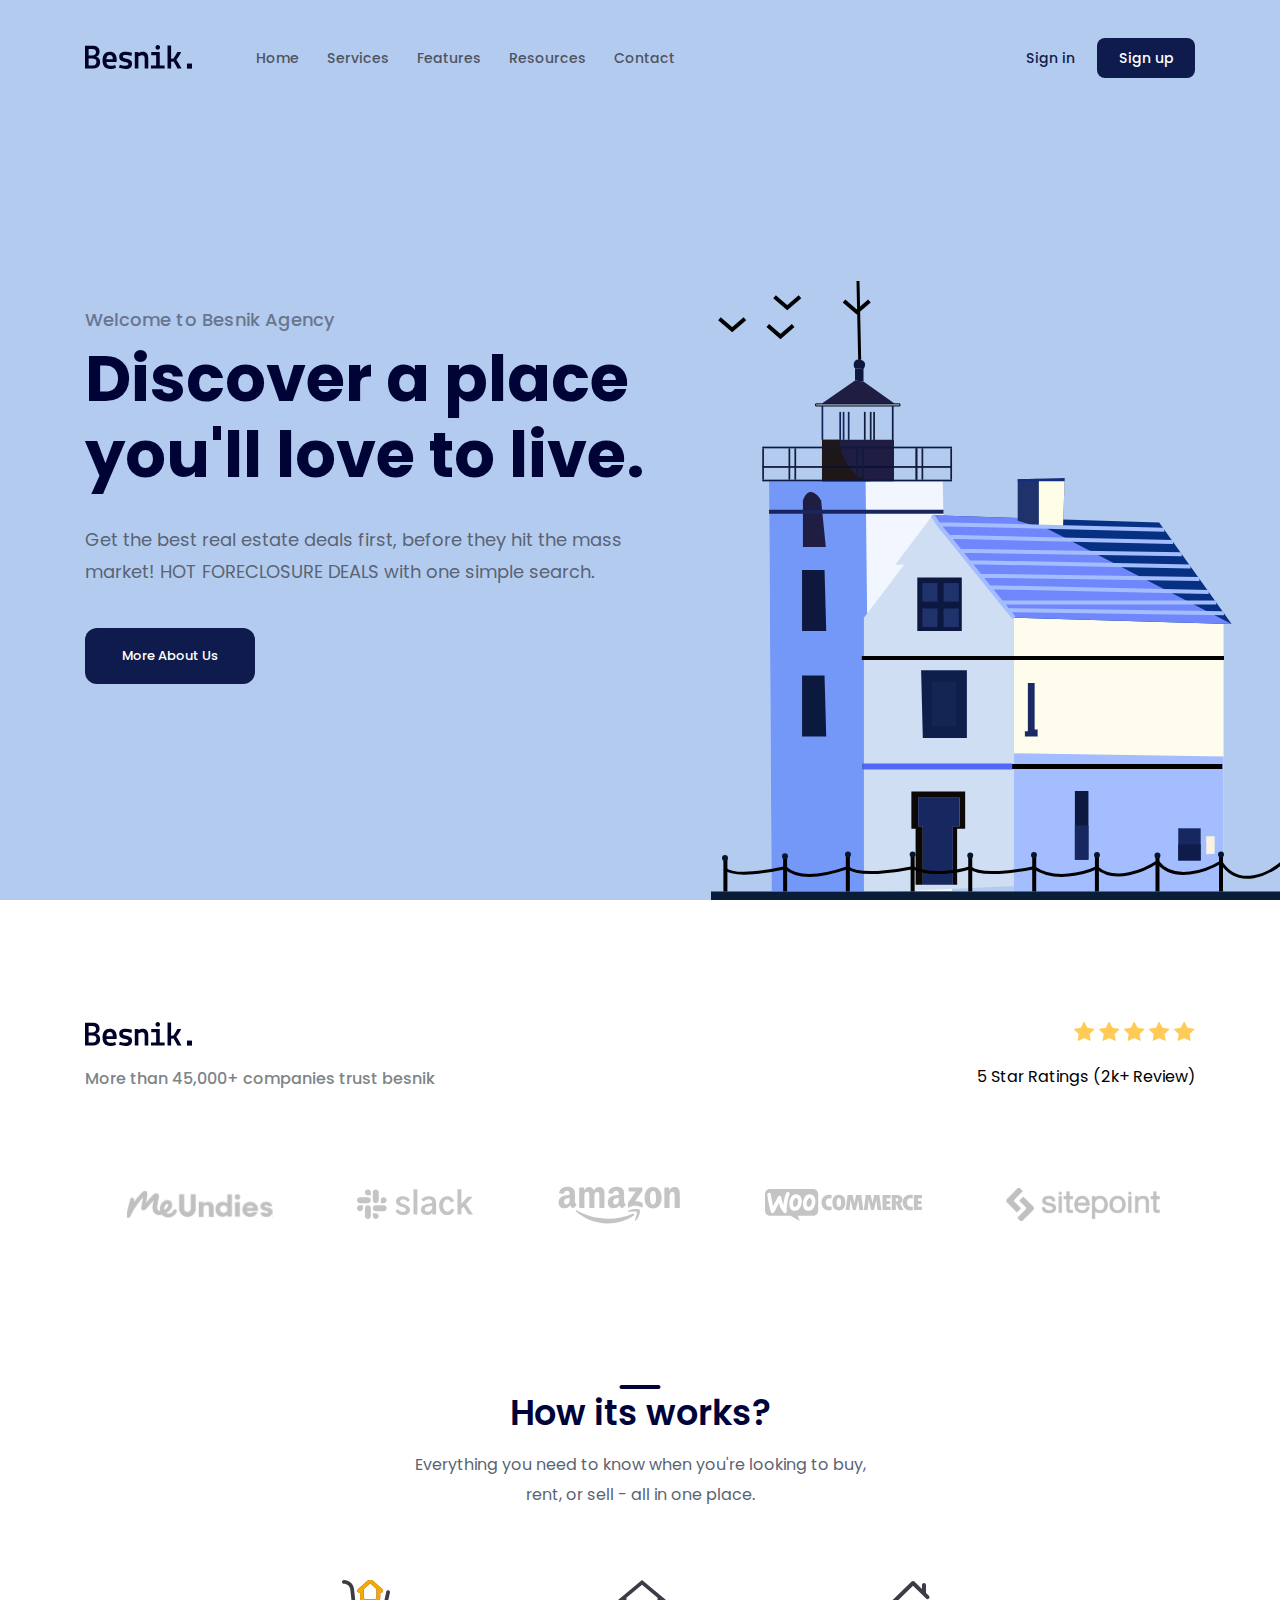
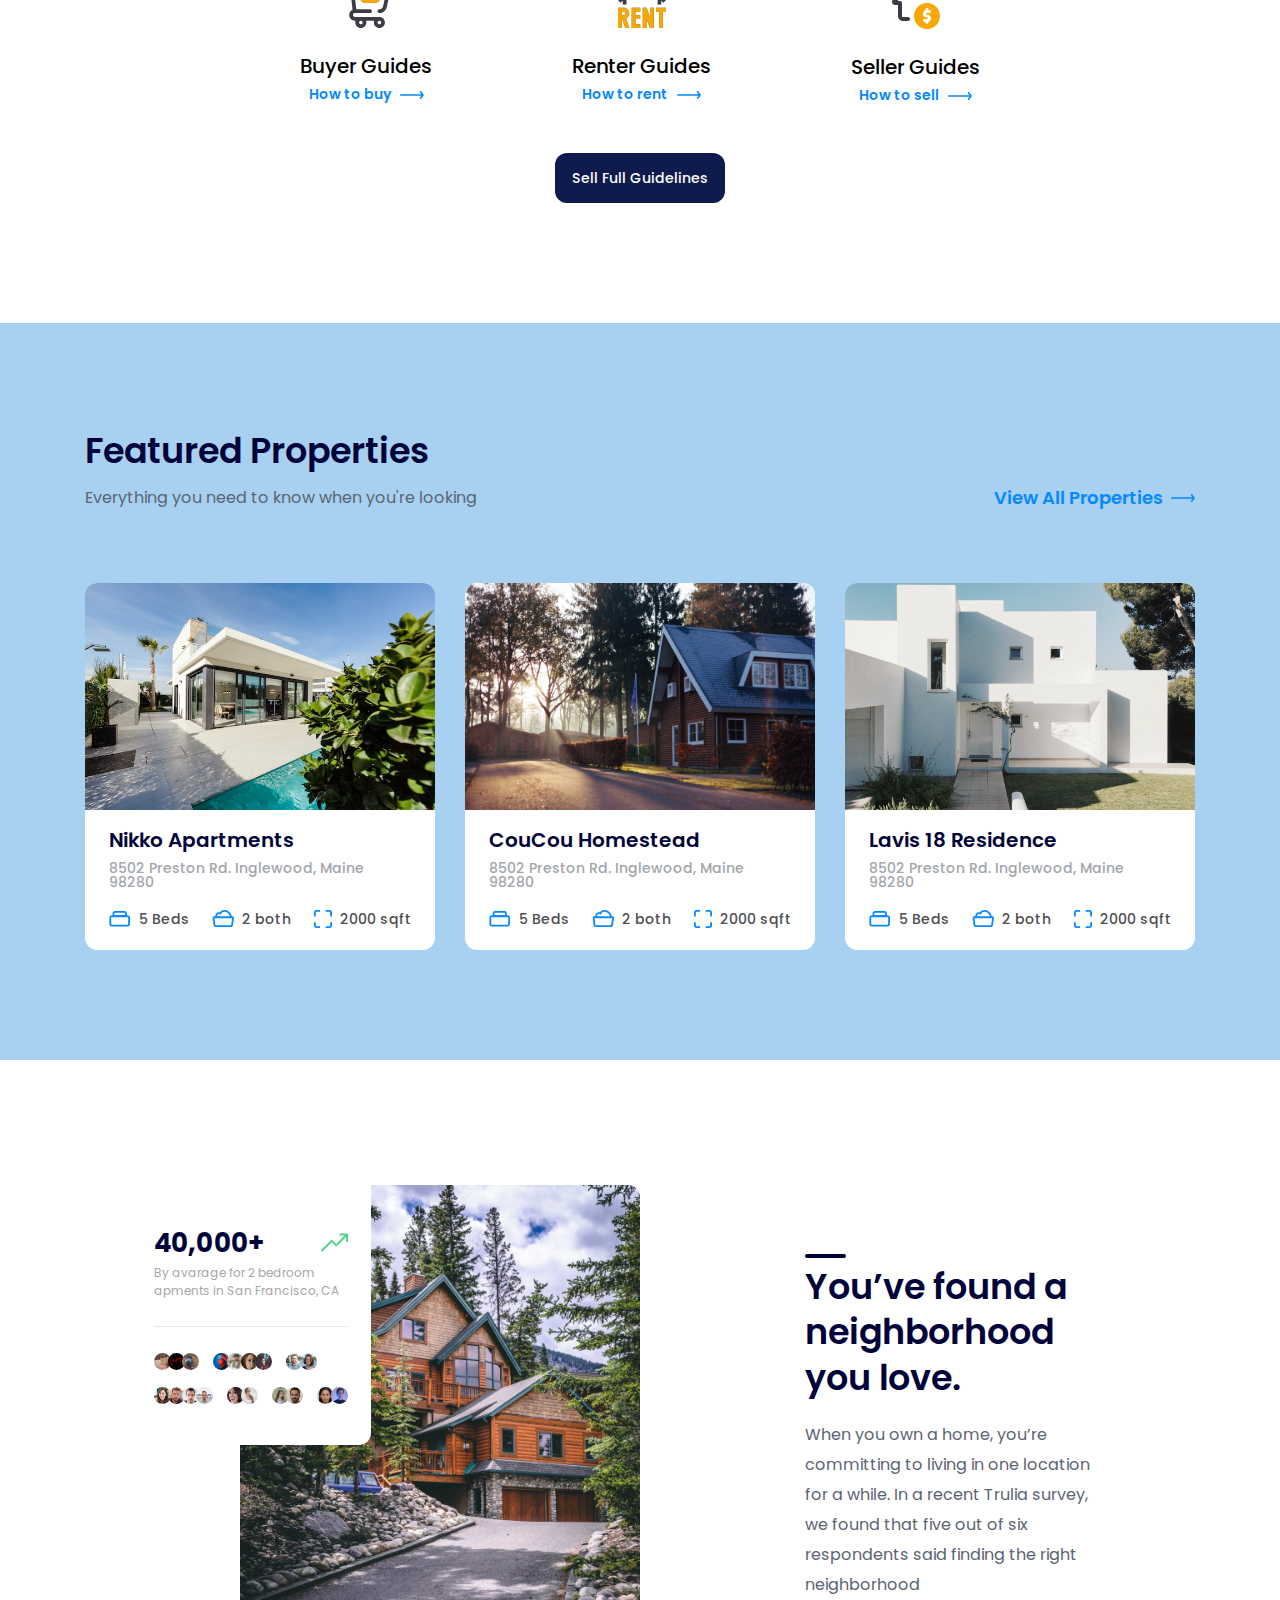
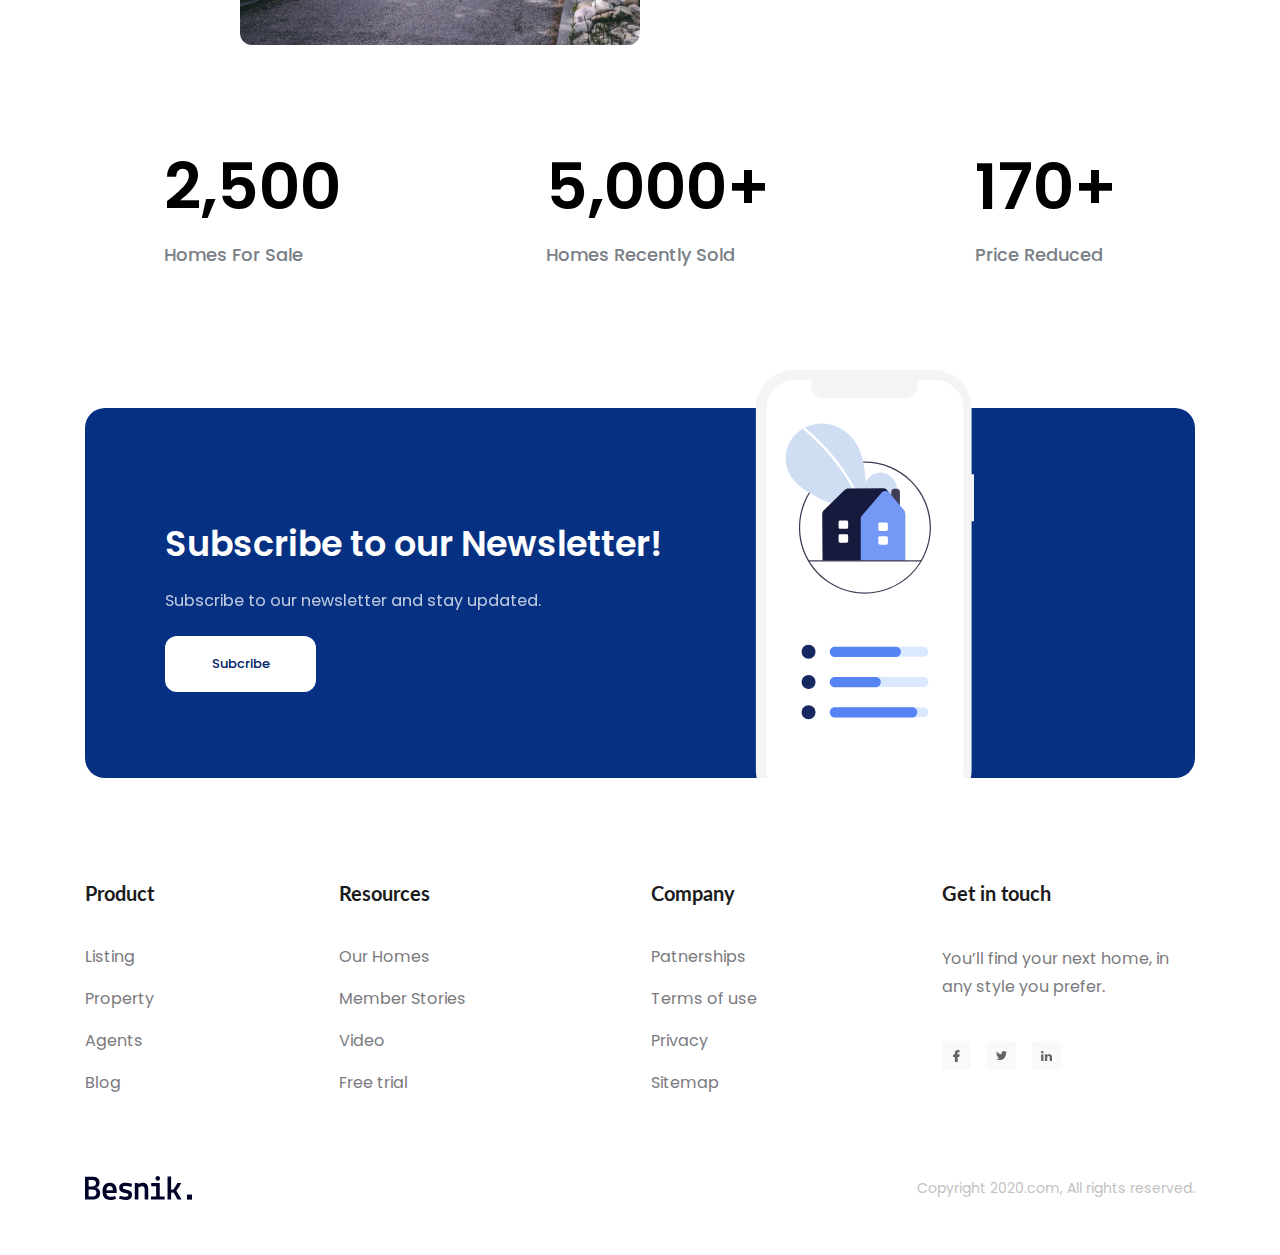
==== commit f0b667fd: "Thêm Favicon" ====
--- a/index.html
+++ b/index.html
@@ -6,6 +6,83 @@
         <meta name="viewport" content="width=device-width, initial-scale=1.0" />
         <link rel="stylesheet" href="style.css" />
         <title>Minh Project 1</title>
+        <!-- Favicon -->
+        <link
+            rel="apple-touch-icon"
+            sizes="57x57"
+            href="./assets/favicon.ico/apple-icon-57x57.png"
+        />
+        <link
+            rel="apple-touch-icon"
+            sizes="60x60"
+            href="./assets/favicon.ico/apple-icon-60x60.png"
+        />
+        <link
+            rel="apple-touch-icon"
+            sizes="72x72"
+            href="./assets/favicon.ico/apple-icon-72x72.png"
+        />
+        <link
+            rel="apple-touch-icon"
+            sizes="76x76"
+            href="./assets/favicon.ico/apple-icon-76x76.png"
+        />
+        <link
+            rel="apple-touch-icon"
+            sizes="114x114"
+            href="./assets/favicon.ico/apple-icon-114x114.png"
+        />
+        <link
+            rel="apple-touch-icon"
+            sizes="120x120"
+            href="./assets/favicon.ico/apple-icon-120x120.png"
+        />
+        <link
+            rel="apple-touch-icon"
+            sizes="144x144"
+            href="./assets/favicon.ico/apple-icon-144x144.png"
+        />
+        <link
+            rel="apple-touch-icon"
+            sizes="152x152"
+            href="./assets/favicon.ico/apple-icon-152x152.png"
+        />
+        <link
+            rel="apple-touch-icon"
+            sizes="180x180"
+            href="./assets/favicon.ico/apple-icon-180x180.png"
+        />
+        <link
+            rel="icon"
+            type="image/png"
+            sizes="192x192"
+            href="./assets/favicon.ico/android-icon-192x192.png"
+        />
+        <link
+            rel="icon"
+            type="image/png"
+            sizes="32x32"
+            href="./assets/favicon.ico/favicon-32x32.png"
+        />
+        <link
+            rel="icon"
+            type="image/png"
+            sizes="96x96"
+            href="./assets/favicon.ico/favicon-96x96.png"
+        />
+        <link
+            rel="icon"
+            type="image/png"
+            sizes="16x16"
+            href="./assets/favicon.ico/favicon-16x16.png"
+        />
+        <link rel="manifest" href="./assets/favicon.ico/manifest.json" />
+        <meta name="msapplication-TileColor" content="#ffffff" />
+        <meta
+            name="msapplication-TileImage"
+            content="./assets/favicon.ico/ms-icon-144x144.png"
+        />
+        <meta name="theme-color" content="#ffffff" />
         <!-- Reset CSS -->
         <link rel="stylesheet" href="./assets/css/reset.css" />
         <!-- Import Fonts -->
@@ -20,31 +97,32 @@
         <link rel="stylesheet" href="./assets/css/style.css" />
     </head>
     <body>
+        <!-- ==============HEADER============== -->
+        <header class="fixed-header">
+            <div class="content">
+                <nav class="navbar">
+                    <!-- Logo -->
+                    <a href="#home">
+                        <img src="./assets/img/Logo.svg" alt="Besnick." />
+                    </a>
+                    <!-- Navigation -->
+                    <ul>
+                        <li><a href="#home">Home</a></li>
+                        <li><a href="#services">Services</a></li>
+                        <li><a href="#features">Features</a></li>
+                        <li><a href="#resources">Resources</a></li>
+                        <li><a href="#contact">Contact</a></li>
+                    </ul>
+                    <!-- Action -->
+                    <div class="actions">
+                        <a href="#!" class="action-link">Sign in</a>
+                        <a href="#!" class="btn action-btn">Sign up</a>
+                    </div>
+                </nav>
+            </div>
+        </header>
+        <!-- ==============MAIN============== -->
         <main id="home">
-            <!-- ==============HEADER============== -->
-            <header class="fixed-header">
-                <div class="content">
-                    <nav class="navbar">
-                        <!-- Logo -->
-                        <a href="#home">
-                            <img src="./assets/img/Logo.svg" alt="Besnick." />
-                        </a>
-                        <!-- Navigation -->
-                        <ul>
-                            <li><a href="#home">Home</a></li>
-                            <li><a href="#services">Services</a></li>
-                            <li><a href="#features">Features</a></li>
-                            <li><a href="#resources">Resources</a></li>
-                            <li><a href="#contact">Contact</a></li>
-                        </ul>
-                        <!-- Action -->
-                        <div class="actions">
-                            <a href="#!" class="action-link">Sign in</a>
-                            <a href="#!" class="btn action-btn">Sign up</a>
-                        </div>
-                    </nav>
-                </div>
-            </header>
             <!-- ==============Hero============== -->
             <div class="hero-wrap">
                 <div class="content">
@@ -508,120 +586,117 @@
                     </div>
                 </div>
             </div>
-            <!-- ==============Footer============== -->
-            <footer class="footer">
-                <div class="content">
-                    <div class="row row-top">
-                        <!-- Product -->
-                        <div class="column">
-                            <h3 class="heading">Product</h3>
-                            <ul class="list">
-                                <li class="item">
-                                    <a href="">Listing</a>
-                                </li>
-                                <li class="item">
-                                    <a href="">Property</a>
-                                </li>
-                                <li class="item">
-                                    <a href="">Agents</a>
-                                </li>
-                                <li class="item">
-                                    <a href="">Blog</a>
-                                </li>
-                            </ul>
-                        </div>
-                        <!-- Resources -->
-                        <div class="column">
-                            <h3 class="heading">Resources</h3>
-                            <ul class="list">
-                                <li class="item">
-                                    <a href="">Our Homes</a>
-                                </li>
-                                <li class="item">
-                                    <a href="">Member Stories</a>
-                                </li>
-                                <li class="item">
-                                    <a href="">Video</a>
-                                </li>
-                                <li class="item">
-                                    <a href="">Free trial</a>
-                                </li>
-                            </ul>
-                        </div>
-                        <!-- Company -->
-                        <div class="column">
-                            <h3 class="heading">Company</h3>
-                            <ul class="list">
-                                <li class="item">
-                                    <a href="">Patnerships</a>
-                                </li>
-                                <li class="item">
-                                    <a href="">Terms of use</a>
-                                </li>
-                                <li class="item">
-                                    <a href="">Privacy</a>
-                                </li>
-                                <li class="item">
-                                    <a href="">Sitemap</a>
-                                </li>
-                            </ul>
-                        </div>
-                        <!-- Get in touch -->
-                        <div class="column">
-                            <h3 class="heading">Get in touch</h3>
-                            <p class="desc">
-                                You’ll find your next home, in any style you
-                                prefer.
-                            </p>
-                            <div class="social">
-                                <a
-                                    href="https://www.facebook.com/Minhcao107"
-                                    target="_blank"
-                                    class="social-link"
-                                >
-                                    <img
-                                        src="./assets/img/icon-facebook.svg"
-                                        alt="icon-facebook"
-                                        class="icon"
-                                    />
-                                </a>
-                                <a
-                                    href="https://www.facebook.com/Minhcao107"
-                                    target="_blank"
-                                    class="social-link"
-                                >
-                                    <img
-                                        src="./assets/img/icon-twitter.svg"
-                                        alt="icon-twitter"
-                                        class="icon"
-                                    />
-                                </a>
-                                <a
-                                    href="https://www.facebook.com/Minhcao107"
-                                    target="_blank"
-                                    class="social-link"
-                                >
-                                    <img
-                                        src="./assets/img/icon-linkedin.svg"
-                                        alt="icon-linkedin"
-                                        class="icon"
-                                    />
-                                </a>
-                            </div>
-                        </div>
-                    </div>
-                    <div class="row row-bottom">
-                        <img
-                            src="./assets/img/Logo.svg"
-                            alt="Besnik."
-                            class="logo"
-                        />
+        </main>
+        <!-- ==============FOOTER============== -->
+        <footer class="footer">
+            <div class="content">
+                <div class="row row-top">
+                    <!-- Product -->
+                    <div class="column">
+                        <h3 class="heading">Product</h3>
+                        <ul class="list">
+                            <li class="item">
+                                <a href="">Listing</a>
+                            </li>
+                            <li class="item">
+                                <a href="">Property</a>
+                            </li>
+                            <li class="item">
+                                <a href="">Agents</a>
+                            </li>
+                            <li class="item">
+                                <a href="">Blog</a>
+                            </li>
+                        </ul>
+                    </div>
+                    <!-- Resources -->
+                    <div class="column">
+                        <h3 class="heading">Resources</h3>
+                        <ul class="list">
+                            <li class="item">
+                                <a href="">Our Homes</a>
+                            </li>
+                            <li class="item">
+                                <a href="">Member Stories</a>
+                            </li>
+                            <li class="item">
+                                <a href="">Video</a>
+                            </li>
+                            <li class="item">
+                                <a href="">Free trial</a>
+                            </li>
+                        </ul>
+                    </div>
+                    <!-- Company -->
+                    <div class="column">
+                        <h3 class="heading">Company</h3>
+                        <ul class="list">
+                            <li class="item">
+                                <a href="">Patnerships</a>
+                            </li>
+                            <li class="item">
+                                <a href="">Terms of use</a>
+                            </li>
+                            <li class="item">
+                                <a href="">Privacy</a>
+                            </li>
+                            <li class="item">
+                                <a href="">Sitemap</a>
+                            </li>
+                        </ul>
+                    </div>
+                    <!-- Get in touch -->
+                    <div class="column">
+                        <h3 class="heading">Get in touch</h3>
                         <p class="desc">
-                            Copyright 2020.com, All rights reserved.
+                            You’ll find your next home, in any style you prefer.
                         </p>
-                    </div>
-                </div>
-            </footer>
-        </main>
+                        <div class="social">
+                            <a
+                                href="https://www.facebook.com/Minhcao107"
+                                target="_blank"
+                                class="social-link"
+                            >
+                                <img
+                                    src="./assets/img/icon-facebook.svg"
+                                    alt="icon-facebook"
+                                    class="icon"
+                                />
+                            </a>
+                            <a
+                                href="https://www.facebook.com/Minhcao107"
+                                target="_blank"
+                                class="social-link"
+                            >
+                                <img
+                                    src="./assets/img/icon-twitter.svg"
+                                    alt="icon-twitter"
+                                    class="icon"
+                                />
+                            </a>
+                            <a
+                                href="https://www.facebook.com/Minhcao107"
+                                target="_blank"
+                                class="social-link"
+                            >
+                                <img
+                                    src="./assets/img/icon-linkedin.svg"
+                                    alt="icon-linkedin"
+                                    class="icon"
+                                />
+                            </a>
+                        </div>
+                    </div>
+                </div>
+                <div class="row row-bottom">
+                    <img
+                        src="./assets/img/Logo.svg"
+                        alt="Besnik."
+                        class="logo"
+                    />
+                    <p class="desc">Copyright 2020.com, All rights reserved.</p>
+                </div>
+            </div>
+        </footer>
     </body>
 </html>
--- a/assets/css/style.css
+++ b/assets/css/style.css
@@ -58,6 +58,7 @@
 .hero-wrap {
     display: flex;
     flex-direction: column;
+    justify-content: center;
     position: relative;
     background: rgb(180, 203, 240);
     height: calc(100vh - 90px);
@@ -103,10 +104,6 @@
 
 .navbar ul a:hover {
     text-decoration: underline;
-}
-
-.hero {
-    margin-top: 130px;
 }
 
 .hero .info .sub-title {
